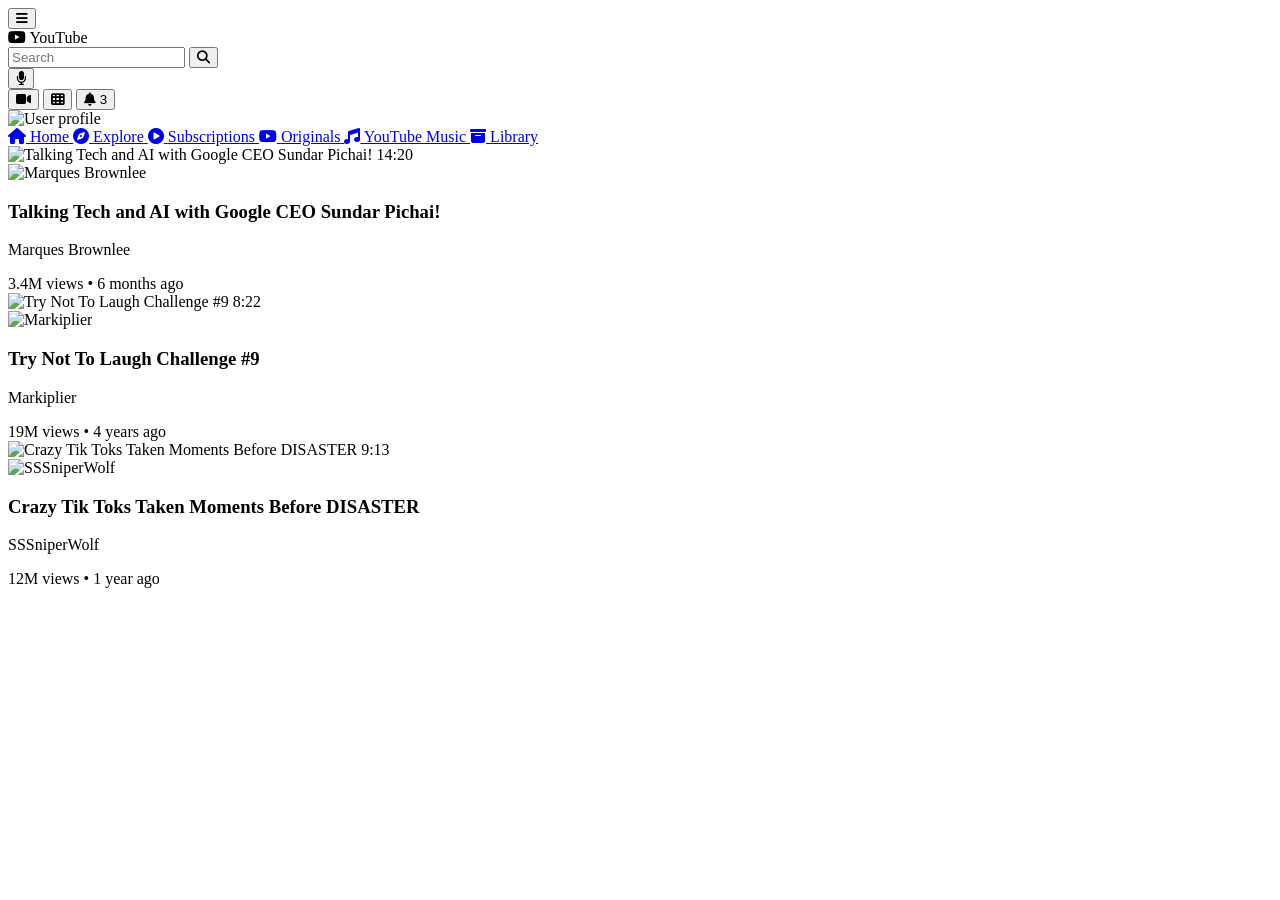
==== index.html @ 74456354 "Youtube home page html written" ====
<!DOCTYPE html>
<html lang="en">
<head>
    <meta charset="UTF-8" />
    <meta name="viewport" content="width=device-width, initial-scale=1.0" />
    <title>YouTube Clone</title>
    <link rel="stylesheet" href="styles/header.css" />
    <link rel="stylesheet" href="styles/sidebar.css" />
    <link rel="stylesheet" href="styles/videos.css" />
    <link rel="stylesheet" href="styles/responsive.css" />
    <link rel="stylesheet" href="https://cdnjs.cloudflare.com/ajax/libs/font-awesome/6.4.0/css/all.min.css">
</head>
<body>
    <!-- Header Section -->
    <header class="header">
        <div class="left-section">
            <button class="menu-btn" aria-label="Menu">
                <i class="fas fa-bars"></i>
            </button>
            <div class="logo-container">
                <i class="fab fa-youtube youtube-icon"></i>
                <span class="logo-text">YouTube</span>
            </div>
        </div>
        
        <div class="middle-section">
            <div class="search-container">
                <input type="text" class="search-input" placeholder="Search" />
                <button class="search-btn" aria-label="Search">
                    <i class="fas fa-search"></i>
                </button>
            </div>
            <button class="voice-search-btn" aria-label="Voice search">
                <i class="fas fa-microphone"></i>
            </button>
        </div>
        
        <div class="right-section">
            <button class="header-btn" aria-label="Create">
                <i class="fas fa-video"></i>
            </button>
            <button class="header-btn" aria-label="Apps">
                <i class="fas fa-th"></i>
            </button>
            <button class="header-btn notification-btn" aria-label="Notifications">
                <i class="fas fa-bell"></i>
                <span class="notification-count">3</span>
            </button>
            <div class="user-profile">
                <img src="Profile picture/channel-12.jpeg" alt="User profile" />
            </div>
        </div>
    </header>

    <!-- Sidebar Navigation -->
    <nav class="sidebar">
        <a href="#" class="sidebar-item active">
            <i class="fas fa-home"></i>
            <span>Home</span>
        </a>
        <a href="#" class="sidebar-item">
            <i class="fas fa-compass"></i>
            <span>Explore</span>
        </a>
        <a href="#" class="sidebar-item">
            <i class="fas fa-play-circle"></i>
            <span>Subscriptions</span>
        </a>
        <a href="#" class="sidebar-item">
            <i class="fab fa-youtube"></i>
            <span>Originals</span>
        </a>
        <a href="#" class="sidebar-item">
            <i class="fas fa-music"></i>
            <span>YouTube Music</span>
        </a>
        <a href="#" class="sidebar-item">
            <i class="fas fa-archive"></i>
            <span>Library</span>
        </a>
    </nav>

    <!-- Main Content -->
    <main class="main-content">
        <!-- Video Grid -->
        <div class="videos-grid">
            <!-- Video Card Template -->
            <div class="video-card">
                <div class="thumbnail-container">
                    <img src="images/thumbnail-1.webp" alt="Talking Tech and AI with Google CEO Sundar Pichai!" class="thumbnail" />
                    <span class="video-duration">14:20</span>
                </div>
                <div class="video-info">
                    <div class="channel-avatar">
                        <img src="Profile picture/channel-1.jpeg" alt="Marques Brownlee" />
                    </div>
                    <div class="video-details">
                        <h3 class="video-title">Talking Tech and AI with Google CEO Sundar Pichai!</h3>
                        <p class="channel-name">Marques Brownlee</p>
                        <div class="video-stats">
                            <span>3.4M views</span>
                            <span>•</span>
                            <span>6 months ago</span>
                        </div>
                    </div>
                </div>
            </div>

            <!-- More video cards would follow the same structure -->
            <!-- Adding a few more as examples -->
            <div class="video-card">
                <div class="thumbnail-container">
                    <img src="images/thumbnail-2.webp" alt="Try Not To Laugh Challenge #9" class="thumbnail" />
                    <span class="video-duration">8:22</span>
                </div>
                <div class="video-info">
                    <div class="channel-avatar">
                        <img src="Profile picture/channel-2.jpeg" alt="Markiplier" />
                    </div>
                    <div class="video-details">
                        <h3 class="video-title">Try Not To Laugh Challenge #9</h3>
                        <p class="channel-name">Markiplier</p>
                        <div class="video-stats">
                            <span>19M views</span>
                            <span>•</span>
                            <span>4 years ago</span>
                        </div>
                    </div>
                </div>
            </div>

            <div class="video-card">
                <div class="thumbnail-container">
                    <img src="images/thumbnail-3.webp" alt="Crazy Tik Toks Taken Moments Before DISASTER" class="thumbnail" />
                    <span class="video-duration">9:13</span>
                </div>
                <div class="video-info">
                    <div class="channel-avatar">
                        <img src="Profile picture/channel-3.jpeg" alt="SSSniperWolf" />
                    </div>
                    <div class="video-details">
                        <h3 class="video-title">Crazy Tik Toks Taken Moments Before DISASTER</h3>
                        <p class="channel-name">SSSniperWolf</p>
                        <div class="video-stats">
                            <span>12M views</span>
                            <span>•</span>
                            <span>1 year ago</span>
                        </div>
                    </div>
                </div>
            </div>

            <!-- Add remaining video cards here following the same pattern -->
            <!-- For brevity, I'm showing 3 examples but you would add all 12 -->
        </div>
    </main>

    <script src="script.js"></script>
</body>
</html>
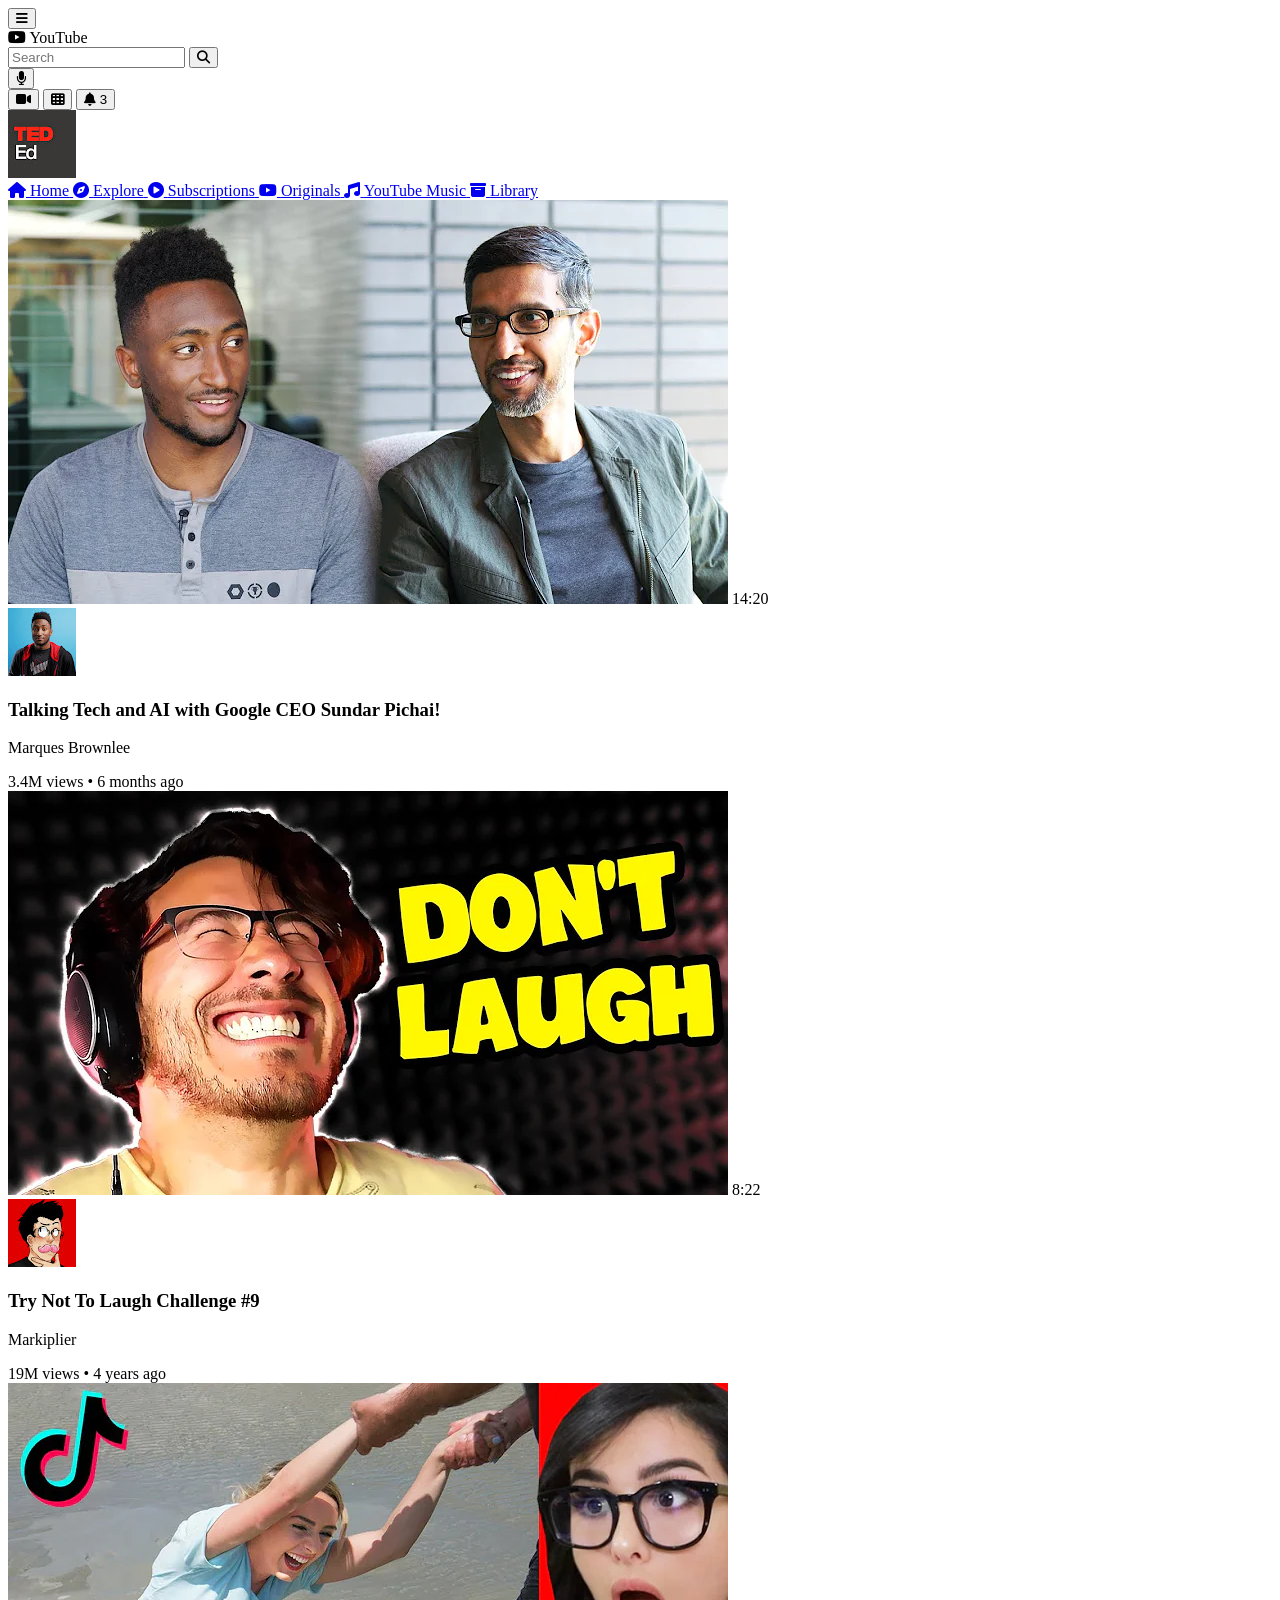
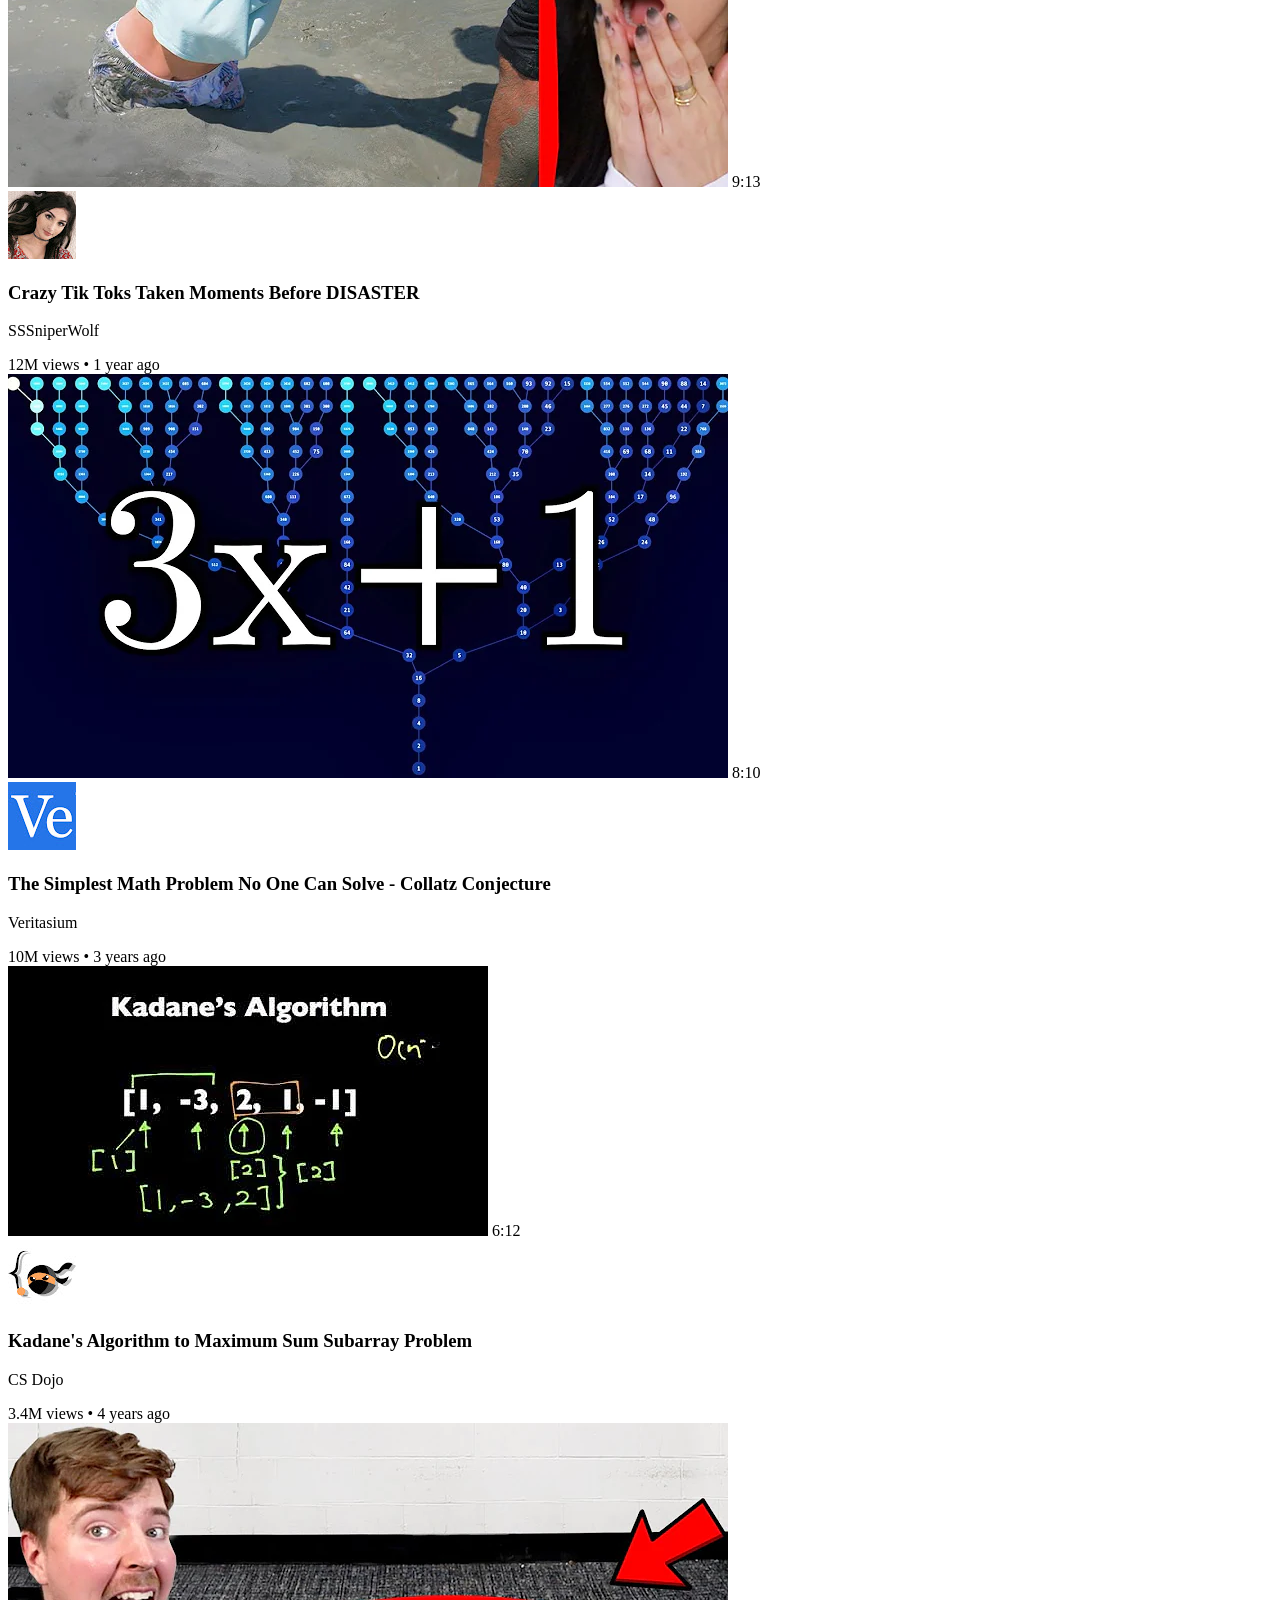
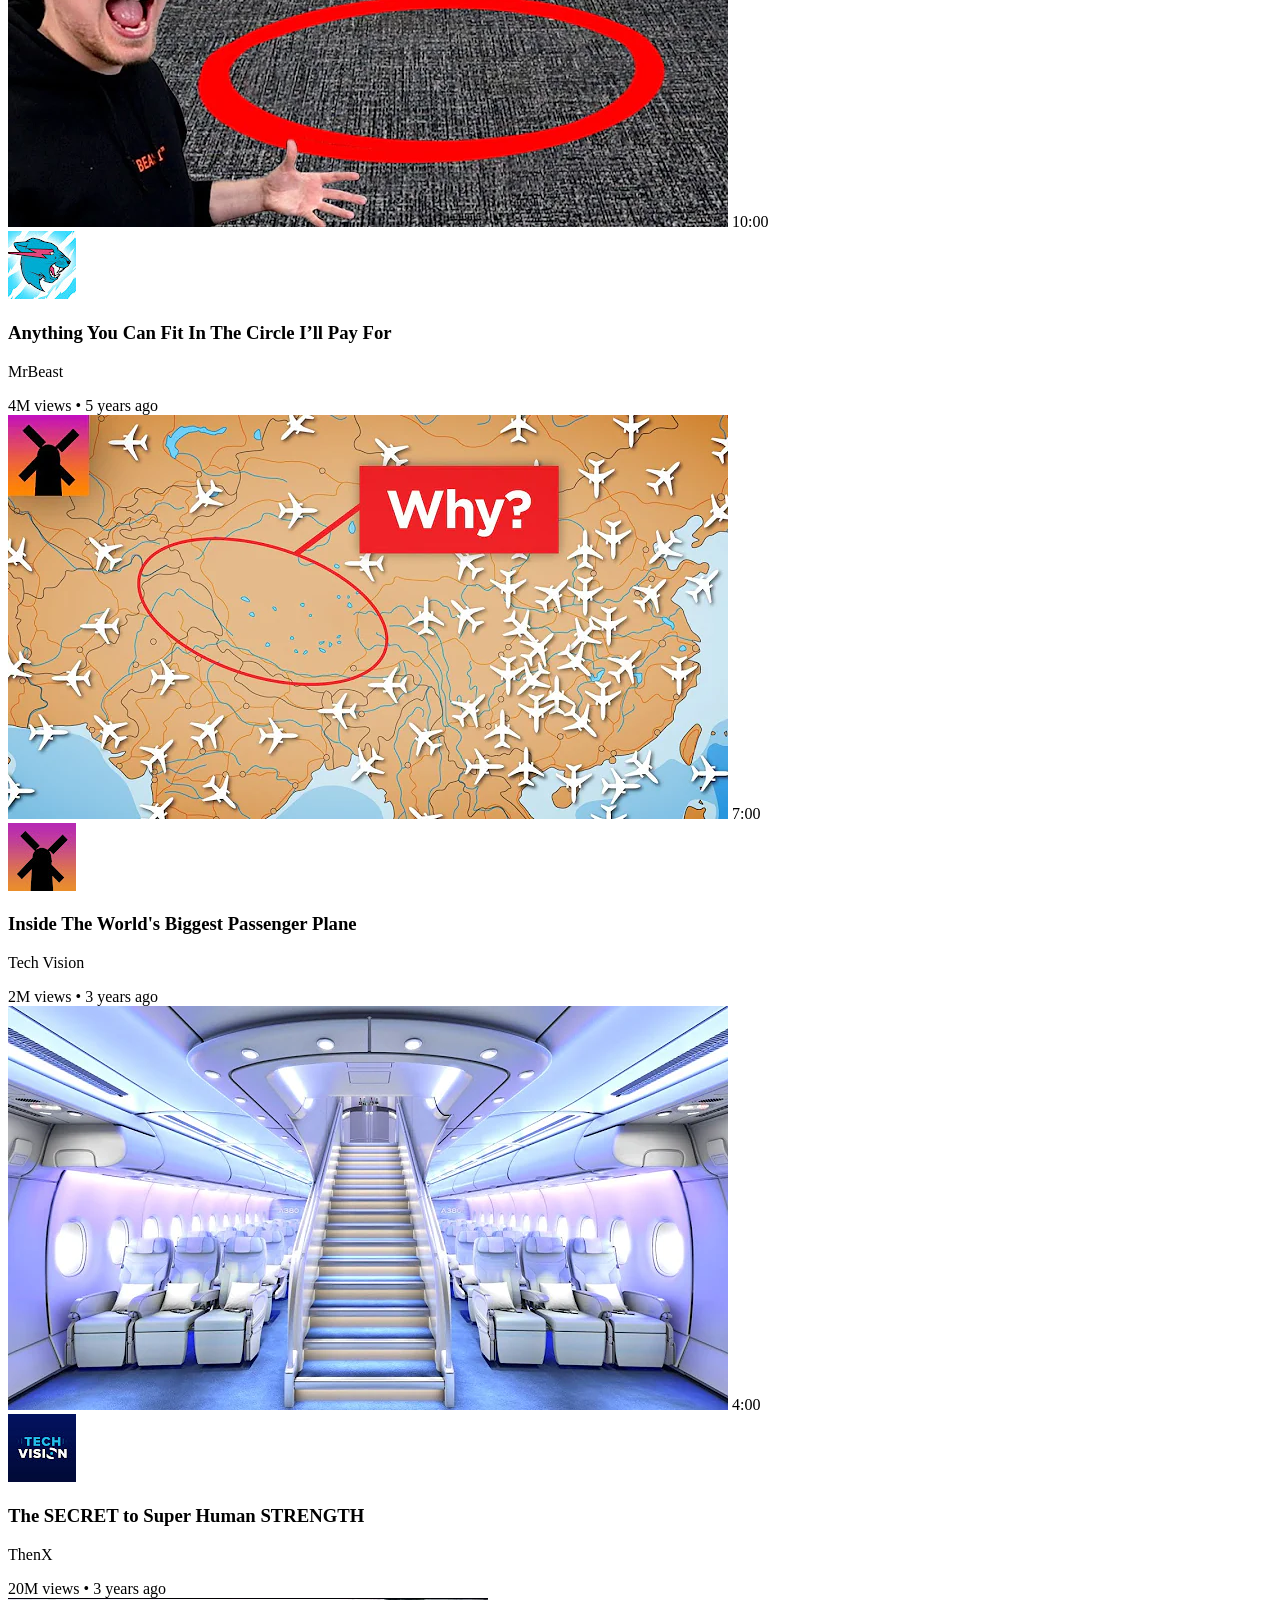
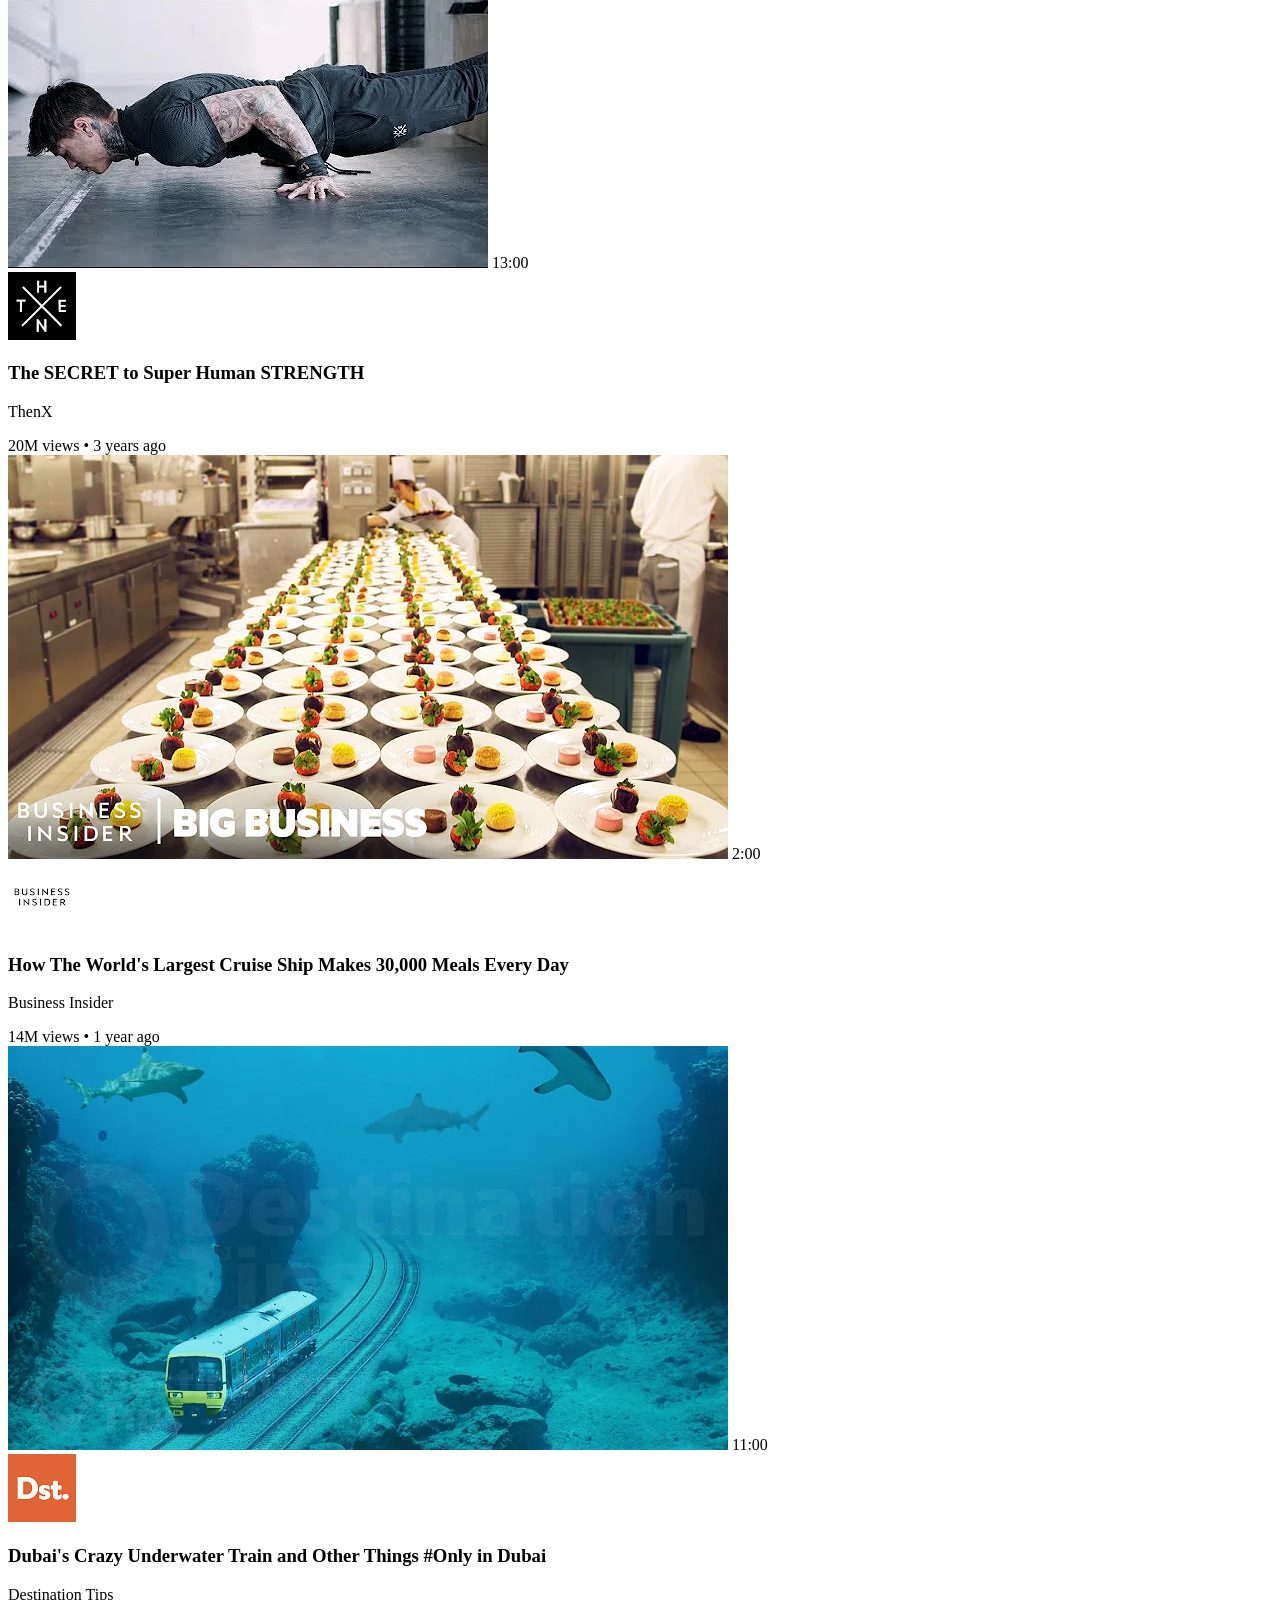
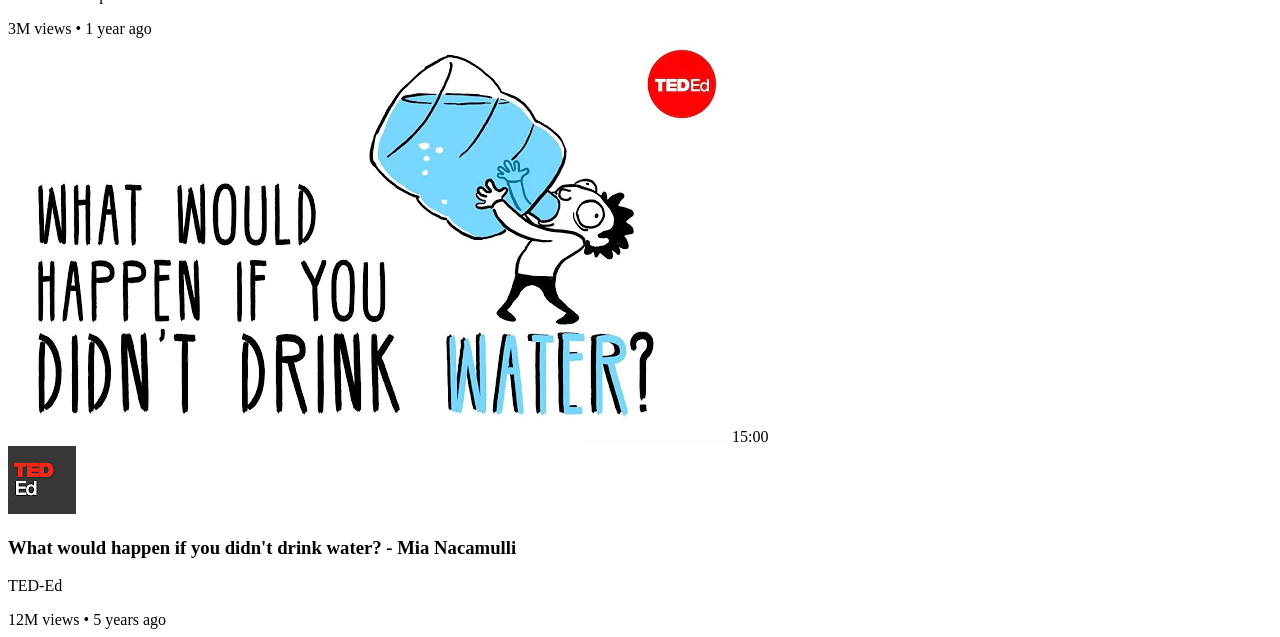
==== commit 18e9cea4: "html page updated by importing styles and js files" ====
--- a/index.html
+++ b/index.html
@@ -1,6 +1,6 @@
-<!DOCTYPE html>
+<!doctype html>
 <html lang="en">
-<head>
+  <head>
     <meta charset="UTF-8" />
     <meta name="viewport" content="width=device-width, initial-scale=1.0" />
     <title>YouTube Clone</title>
@@ -8,153 +8,384 @@
     <link rel="stylesheet" href="styles/sidebar.css" />
     <link rel="stylesheet" href="styles/videos.css" />
     <link rel="stylesheet" href="styles/responsive.css" />
-    <link rel="stylesheet" href="https://cdnjs.cloudflare.com/ajax/libs/font-awesome/6.4.0/css/all.min.css">
-</head>
-<body>
+    <link
+      rel="stylesheet"
+      href="https://cdnjs.cloudflare.com/ajax/libs/font-awesome/6.4.0/css/all.min.css"
+    />
+  </head>
+  <body>
     <!-- Header Section -->
     <header class="header">
-        <div class="left-section">
-            <button class="menu-btn" aria-label="Menu">
-                <i class="fas fa-bars"></i>
-            </button>
-            <div class="logo-container">
-                <i class="fab fa-youtube youtube-icon"></i>
-                <span class="logo-text">YouTube</span>
-            </div>
-        </div>
-        
-        <div class="middle-section">
-            <div class="search-container">
-                <input type="text" class="search-input" placeholder="Search" />
-                <button class="search-btn" aria-label="Search">
-                    <i class="fas fa-search"></i>
-                </button>
-            </div>
-            <button class="voice-search-btn" aria-label="Voice search">
-                <i class="fas fa-microphone"></i>
-            </button>
-        </div>
-        
-        <div class="right-section">
-            <button class="header-btn" aria-label="Create">
-                <i class="fas fa-video"></i>
-            </button>
-            <button class="header-btn" aria-label="Apps">
-                <i class="fas fa-th"></i>
-            </button>
-            <button class="header-btn notification-btn" aria-label="Notifications">
-                <i class="fas fa-bell"></i>
-                <span class="notification-count">3</span>
-            </button>
-            <div class="user-profile">
-                <img src="Profile picture/channel-12.jpeg" alt="User profile" />
-            </div>
-        </div>
+      <div class="left-section">
+        <button class="menu-btn" aria-label="Menu">
+          <i class="fas fa-bars"></i>
+        </button>
+        <div class="logo-container">
+          <i class="fab fa-youtube youtube-icon"></i>
+          <span class="logo-text">YouTube</span>
+        </div>
+      </div>
+
+      <div class="middle-section">
+        <div class="search-container">
+          <input type="text" class="search-input" placeholder="Search" />
+          <button class="search-btn" aria-label="Search">
+            <i class="fas fa-search"></i>
+          </button>
+        </div>
+        <button class="voice-search-btn" aria-label="Voice search">
+          <i class="fas fa-microphone"></i>
+        </button>
+      </div>
+
+      <div class="right-section">
+        <button class="header-btn" aria-label="Create">
+          <i class="fas fa-video"></i>
+        </button>
+        <button class="header-btn" aria-label="Apps">
+          <i class="fas fa-th"></i>
+        </button>
+        <button class="header-btn notification-btn" aria-label="Notifications">
+          <i class="fas fa-bell"></i>
+          <span class="notification-count">3</span>
+        </button>
+        <div class="user-profile">
+          <img src="Profile picture/channel-12.jpeg" alt="User profile" />
+        </div>
+      </div>
     </header>
 
     <!-- Sidebar Navigation -->
     <nav class="sidebar">
-        <a href="#" class="sidebar-item active">
-            <i class="fas fa-home"></i>
-            <span>Home</span>
-        </a>
-        <a href="#" class="sidebar-item">
-            <i class="fas fa-compass"></i>
-            <span>Explore</span>
-        </a>
-        <a href="#" class="sidebar-item">
-            <i class="fas fa-play-circle"></i>
-            <span>Subscriptions</span>
-        </a>
-        <a href="#" class="sidebar-item">
-            <i class="fab fa-youtube"></i>
-            <span>Originals</span>
-        </a>
-        <a href="#" class="sidebar-item">
-            <i class="fas fa-music"></i>
-            <span>YouTube Music</span>
-        </a>
-        <a href="#" class="sidebar-item">
-            <i class="fas fa-archive"></i>
-            <span>Library</span>
-        </a>
+      <a href="#" class="sidebar-item active">
+        <i class="fas fa-home"></i>
+        <span>Home</span>
+      </a>
+      <a href="#" class="sidebar-item">
+        <i class="fas fa-compass"></i>
+        <span>Explore</span>
+      </a>
+      <a href="#" class="sidebar-item">
+        <i class="fas fa-play-circle"></i>
+        <span>Subscriptions</span>
+      </a>
+      <a href="#" class="sidebar-item">
+        <i class="fab fa-youtube"></i>
+        <span>Originals</span>
+      </a>
+      <a href="#" class="sidebar-item">
+        <i class="fas fa-music"></i>
+        <span>YouTube Music</span>
+      </a>
+      <a href="#" class="sidebar-item">
+        <i class="fas fa-archive"></i>
+        <span>Library</span>
+      </a>
     </nav>
-
     <!-- Main Content -->
     <main class="main-content">
-        <!-- Video Grid -->
-        <div class="videos-grid">
-            <!-- Video Card Template -->
-            <div class="video-card">
-                <div class="thumbnail-container">
-                    <img src="images/thumbnail-1.webp" alt="Talking Tech and AI with Google CEO Sundar Pichai!" class="thumbnail" />
-                    <span class="video-duration">14:20</span>
-                </div>
-                <div class="video-info">
-                    <div class="channel-avatar">
-                        <img src="Profile picture/channel-1.jpeg" alt="Marques Brownlee" />
-                    </div>
-                    <div class="video-details">
-                        <h3 class="video-title">Talking Tech and AI with Google CEO Sundar Pichai!</h3>
-                        <p class="channel-name">Marques Brownlee</p>
-                        <div class="video-stats">
-                            <span>3.4M views</span>
-                            <span>•</span>
-                            <span>6 months ago</span>
-                        </div>
-                    </div>
-                </div>
-            </div>
-
-            <!-- More video cards would follow the same structure -->
-            <!-- Adding a few more as examples -->
-            <div class="video-card">
-                <div class="thumbnail-container">
-                    <img src="images/thumbnail-2.webp" alt="Try Not To Laugh Challenge #9" class="thumbnail" />
-                    <span class="video-duration">8:22</span>
-                </div>
-                <div class="video-info">
-                    <div class="channel-avatar">
-                        <img src="Profile picture/channel-2.jpeg" alt="Markiplier" />
-                    </div>
-                    <div class="video-details">
-                        <h3 class="video-title">Try Not To Laugh Challenge #9</h3>
-                        <p class="channel-name">Markiplier</p>
-                        <div class="video-stats">
-                            <span>19M views</span>
-                            <span>•</span>
-                            <span>4 years ago</span>
-                        </div>
-                    </div>
-                </div>
-            </div>
-
-            <div class="video-card">
-                <div class="thumbnail-container">
-                    <img src="images/thumbnail-3.webp" alt="Crazy Tik Toks Taken Moments Before DISASTER" class="thumbnail" />
-                    <span class="video-duration">9:13</span>
-                </div>
-                <div class="video-info">
-                    <div class="channel-avatar">
-                        <img src="Profile picture/channel-3.jpeg" alt="SSSniperWolf" />
-                    </div>
-                    <div class="video-details">
-                        <h3 class="video-title">Crazy Tik Toks Taken Moments Before DISASTER</h3>
-                        <p class="channel-name">SSSniperWolf</p>
-                        <div class="video-stats">
-                            <span>12M views</span>
-                            <span>•</span>
-                            <span>1 year ago</span>
-                        </div>
-                    </div>
-                </div>
-            </div>
-
-            <!-- Add remaining video cards here following the same pattern -->
-            <!-- For brevity, I'm showing 3 examples but you would add all 12 -->
-        </div>
+      <!-- Video Grid -->
+      <div class="videos-grid">
+        <!-- Video Card Template -->
+        <div class="video-card">
+          <div class="thumbnail-container">
+            <img
+              src="images/thumbnail-1.webp"
+              alt="Talking Tech and AI with Google CEO Sundar Pichai!"
+              class="thumbnail"
+            />
+            <span class="video-duration">14:20</span>
+          </div>
+          <div class="video-info">
+            <div class="channel-avatar">
+              <img
+                src="Profile picture/channel-1.jpeg"
+                alt="Marques Brownlee"
+              />
+            </div>
+            <div class="video-details">
+              <h3 class="video-title">
+                Talking Tech and AI with Google CEO Sundar Pichai!
+              </h3>
+              <p class="channel-name">Marques Brownlee</p>
+              <div class="video-stats">
+                <span>3.4M views</span>
+                <span>•</span>
+                <span>6 months ago</span>
+              </div>
+            </div>
+          </div>
+        </div>
+        <div class="video-card">
+          <div class="thumbnail-container">
+            <img
+              src="images/thumbnail-2.webp"
+              alt="Try Not To Laugh Challenge #9"
+              class="thumbnail"
+            />
+            <span class="video-duration">8:22</span>
+          </div>
+          <div class="video-info">
+            <div class="channel-avatar">
+              <img src="Profile picture/channel-2.jpeg" alt="Markiplier" />
+            </div>
+            <div class="video-details">
+              <h3 class="video-title">Try Not To Laugh Challenge #9</h3>
+              <p class="channel-name">Markiplier</p>
+              <div class="video-stats">
+                <span>19M views</span>
+                <span>•</span>
+                <span>4 years ago</span>
+              </div>
+            </div>
+          </div>
+        </div>
+
+        <div class="video-card">
+          <div class="thumbnail-container">
+            <img
+              src="images/thumbnail-3.webp"
+              alt="Crazy Tik Toks Taken Moments Before DISASTER"
+              class="thumbnail"
+            />
+            <span class="video-duration">9:13</span>
+          </div>
+          <div class="video-info">
+            <div class="channel-avatar">
+              <img src="Profile picture/channel-3.jpeg" alt="SSSniperWolf" />
+            </div>
+            <div class="video-details">
+              <h3 class="video-title">
+                Crazy Tik Toks Taken Moments Before DISASTER
+              </h3>
+              <p class="channel-name">SSSniperWolf</p>
+              <div class="video-stats">
+                <span>12M views</span>
+                <span>•</span>
+                <span>1 year ago</span>
+              </div>
+            </div>
+          </div>
+        </div>
+
+        <div class="video-card">
+          <div class="thumbnail-container">
+            <img
+              src="images\thumbnail-4.webp"
+              alt="Crazy Tik Toks Taken Moments Before DISASTER"
+              class="thumbnail"
+            />
+            <span class="video-duration">8:10</span>
+          </div>
+          <div class="video-info">
+            <div class="channel-avatar">
+              <img src="Profile picture\channel-4.jpeg" alt="SSSniperWolf" />
+            </div>
+            <div class="video-details">
+              <h3 class="video-title">
+                The Simplest Math Problem No One Can Solve - Collatz Conjecture
+              </h3>
+              <p class="channel-name">Veritasium</p>
+              <div class="video-stats">
+                <span>10M views</span>
+                <span>•</span>
+                <span>3 years ago</span>
+              </div>
+            </div>
+          </div>
+        </div>
+
+        <div class="video-card">
+          <div class="thumbnail-container">
+            <img
+              src="images\thumbnail-5.webp"
+              alt="Crazy Tik Toks Taken Moments Before DISASTER"
+              class="thumbnail"
+            />
+            <span class="video-duration">6:12</span>
+          </div>
+          <div class="video-info">
+            <div class="channel-avatar">
+              <img src="Profile picture\channel-5.jpeg" alt="SSSniperWolf" />
+            </div>
+            <div class="video-details">
+              <h3 class="video-title">
+                Kadane's Algorithm to Maximum Sum Subarray Problem
+              </h3>
+              <p class="channel-name">CS Dojo</p>
+              <div class="video-stats">
+                <span>3.4M views</span>
+                <span>•</span>
+                <span>4 years ago</span>
+              </div>
+            </div>
+          </div>
+        </div>
+        <div class="video-card">
+          <div class="thumbnail-container">
+            <img
+              src="images\thumbnail-6.webp"
+              alt="Crazy Tik Toks Taken Moments Before DISASTER"
+              class="thumbnail"
+            />
+            <span class="video-duration">10:00</span>
+          </div>
+          <div class="video-info">
+            <div class="channel-avatar">
+              <img src="Profile picture\channel-6.jpeg" alt="SSSniperWolf" />
+            </div>
+            <div class="video-details">
+              <h3 class="video-title">
+                Anything You Can Fit In The Circle I’ll Pay For
+              </h3>
+              <p class="channel-name">MrBeast</p>
+              <div class="video-stats">
+                <span>4M views</span>
+                <span>•</span>
+                <span>5 years ago</span>
+              </div>
+            </div>
+          </div>
+        </div>
+        <div class="video-card">
+          <div class="thumbnail-container">
+            <img
+              src="images\thumbnail-7.webp"
+              alt="Crazy Tik Toks Taken Moments Before DISASTER"
+              class="thumbnail"
+            />
+            <span class="video-duration">7:00</span>
+          </div>
+          <div class="video-info">
+            <div class="channel-avatar">
+              <img src="Profile picture\channel-7.jpeg" alt="SSSniperWolf" />
+            </div>
+            <div class="video-details">
+              <h3 class="video-title">
+                Inside The World's Biggest Passenger Plane
+              </h3>
+              <p class="channel-name">Tech Vision</p>
+              <div class="video-stats">
+                <span>2M views</span>
+                <span>•</span>
+                <span>3 years ago</span>
+              </div>
+            </div>
+          </div>
+        </div>
+     <div class="video-card">
+  <div class="thumbnail-container">
+    <img src="images\thumbnail-8.webp" alt="The SECRET to Super Human STRENGTH" class="thumbnail" />
+    <span class="video-duration">4:00</span>
+  </div>
+  <div class="video-info">
+    <div class="channel-avatar">
+      <img src="Profile picture\channel-8.jpeg" alt="ThenX" />
+    </div>
+    <div class="video-details">
+      <h3 class="video-title">The SECRET to Super Human STRENGTH</h3>
+      <p class="channel-name">ThenX</p>
+      <div class="video-stats">
+        <span>20M views</span>
+        <span>•</span>
+        <span>3 years ago</span>
+      </div>
+    </div>
+  </div>
+</div>
+
+<div class="video-card">
+  <div class="thumbnail-container">
+    <img src="images\thumbnail-9.webp" alt="The SECRET to Super Human STRENGTH" class="thumbnail" />
+    <span class="video-duration">13:00</span>
+  </div>
+  <div class="video-info">
+    <div class="channel-avatar">
+      <img src="Profile picture\channel-9.jpeg" alt="ThenX" />
+    </div>
+    <div class="video-details">
+      <h3 class="video-title">The SECRET to Super Human STRENGTH</h3>
+      <p class="channel-name">ThenX</p>
+      <div class="video-stats">
+        <span>20M views</span>
+        <span>•</span>
+        <span>3 years ago</span>
+      </div>
+    </div>
+  </div>
+</div>
+
+<div class="video-card">
+  <div class="thumbnail-container">
+    <img src="images\thumbnail-10.webp" alt="How The World's Largest Cruise Ship Makes 30,000 Meals Every Day" class="thumbnail" />
+    <span class="video-duration">2:00</span>
+  </div>
+  <div class="video-info">
+    <div class="channel-avatar">
+      <img src="Profile picture\channel-10.jpeg" alt="Business Insider" />
+    </div>
+    <div class="video-details">
+      <h3 class="video-title">
+        How The World's Largest Cruise Ship Makes 30,000 Meals Every Day
+      </h3>
+      <p class="channel-name">Business Insider</p>
+      <div class="video-stats">
+        <span>14M views</span>
+        <span>•</span>
+        <span>1 year ago</span>
+      </div>
+    </div>
+  </div>
+</div>
+
+<div class="video-card">
+  <div class="thumbnail-container">
+    <img src="images\thumbnail-11.webp" alt="Dubai's Crazy Underwater Train and Other Things #Only in Dubai" class="thumbnail" />
+    <span class="video-duration">11:00</span>
+  </div>
+  <div class="video-info">
+    <div class="channel-avatar">
+      <img src="Profile picture\channel-11.jpeg" alt="Destination Tips" />
+    </div>
+    <div class="video-details">
+      <h3 class="video-title">
+        Dubai's Crazy Underwater Train and Other Things #Only in Dubai
+      </h3>
+      <p class="channel-name">Destination Tips</p>
+      <div class="video-stats">
+        <span>3M views</span>
+        <span>•</span>
+        <span>1 year ago</span>
+      </div>
+    </div>
+  </div>
+</div>
+
+<div class="video-card">
+  <div class="thumbnail-container">
+    <img src="images\thumbnail-12.webp" alt="What would happen if you didn't drink water? - Mia Nacamulli" class="thumbnail" />
+    <span class="video-duration">15:00</span>
+  </div>
+  <div class="video-info">
+    <div class="channel-avatar">
+      <img src="Profile picture\channel-12.jpeg" alt="TED-Ed" />
+    </div>
+    <div class="video-details">
+      <h3 class="video-title">
+        What would happen if you didn't drink water? - Mia Nacamulli
+      </h3>
+      <p class="channel-name">TED-Ed</p>
+      <div class="video-stats">
+        <span>12M views</span>
+        <span>•</span>
+        <span>5 years ago</span>
+      </div>
+    </div>
+  </div>
+</div>
+      </div>
     </main>
 
-    <script src="script.js"></script>
-</body>
-</html>+    <script src="./script/script.js"></script>
+  </body>
+</html>
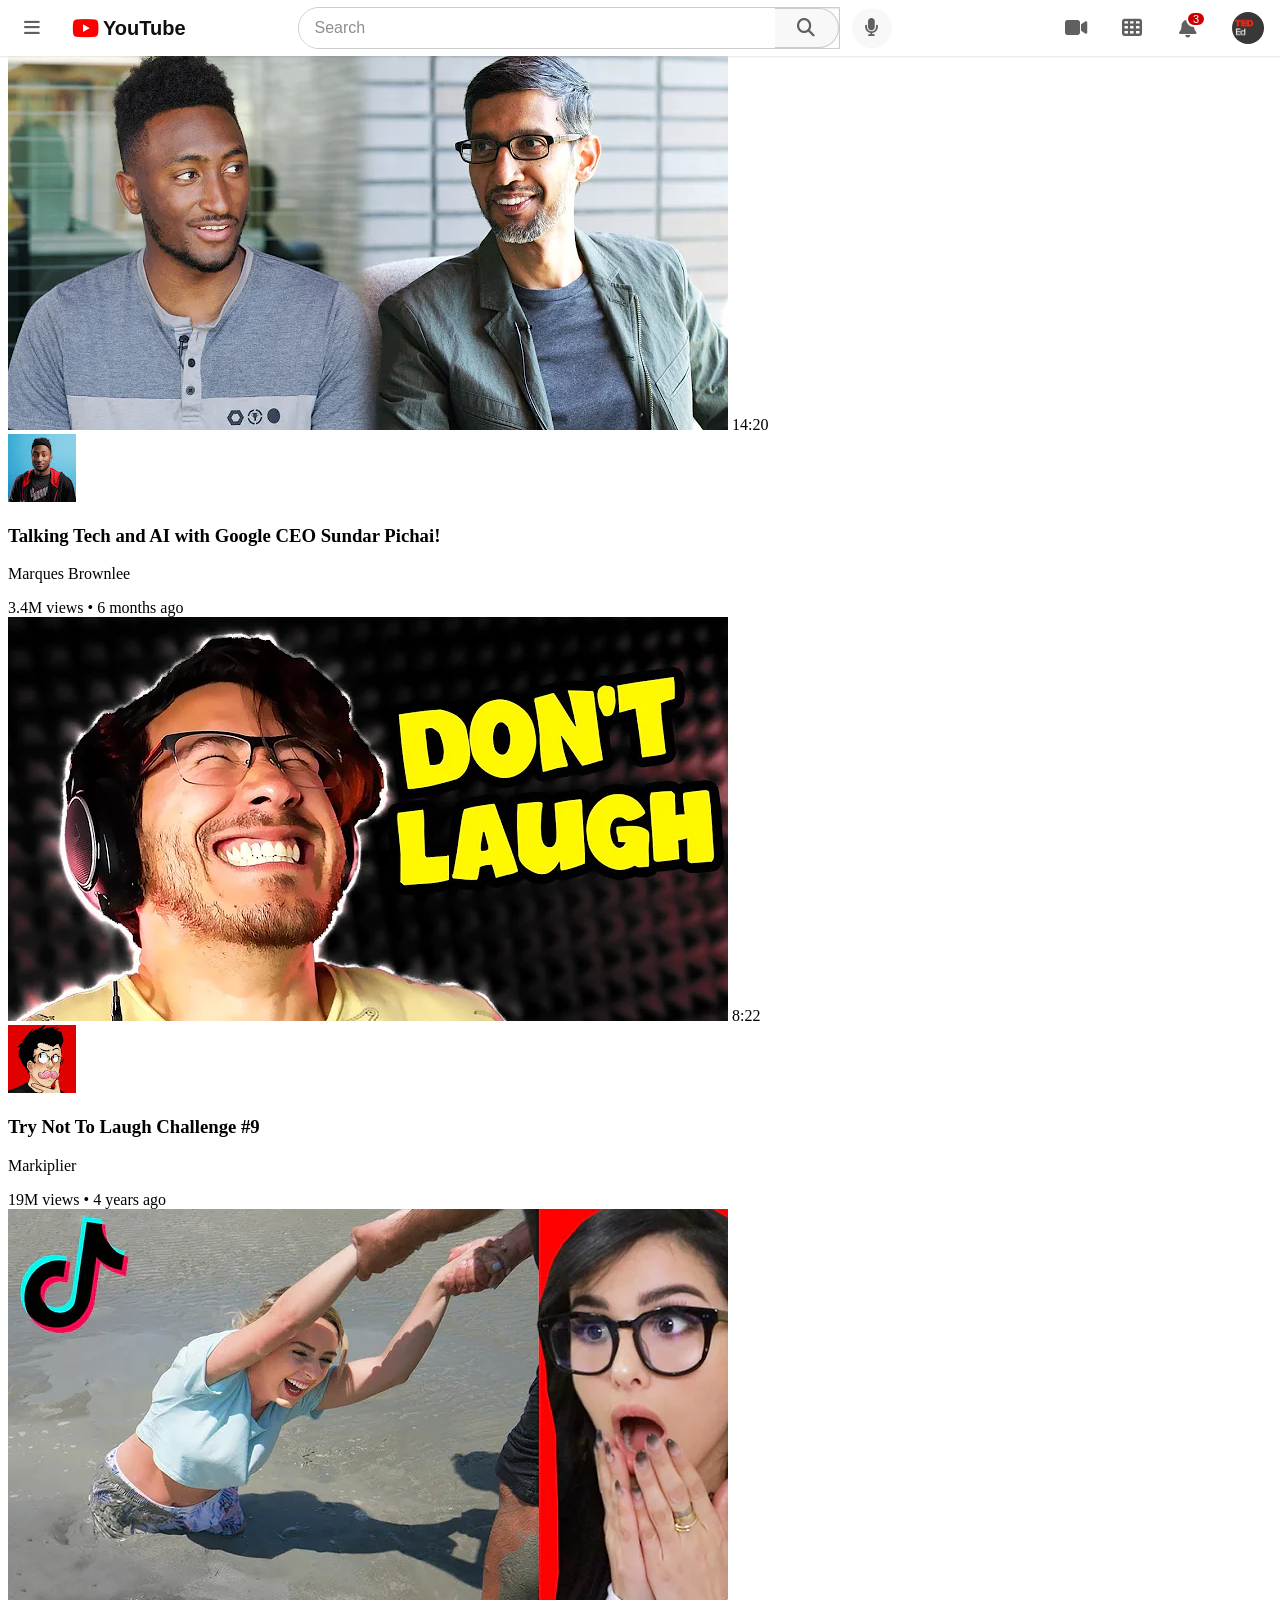
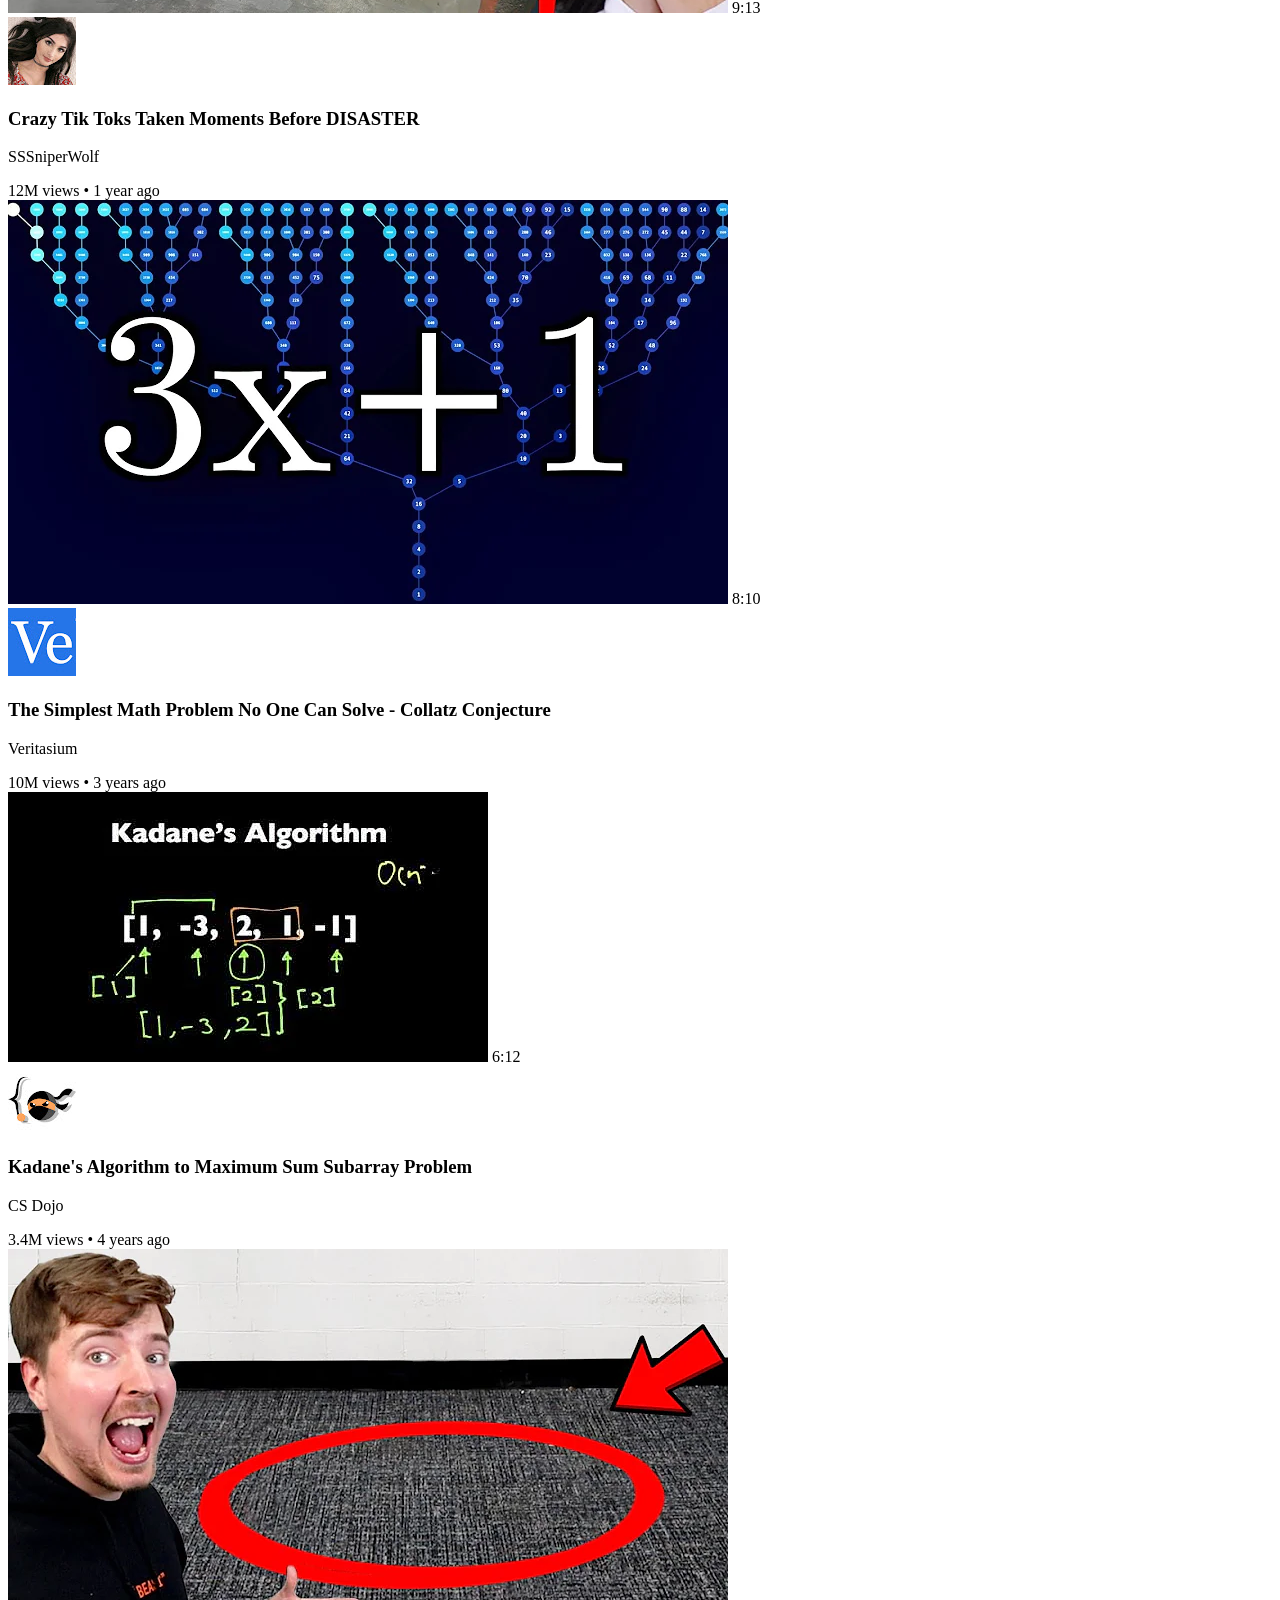
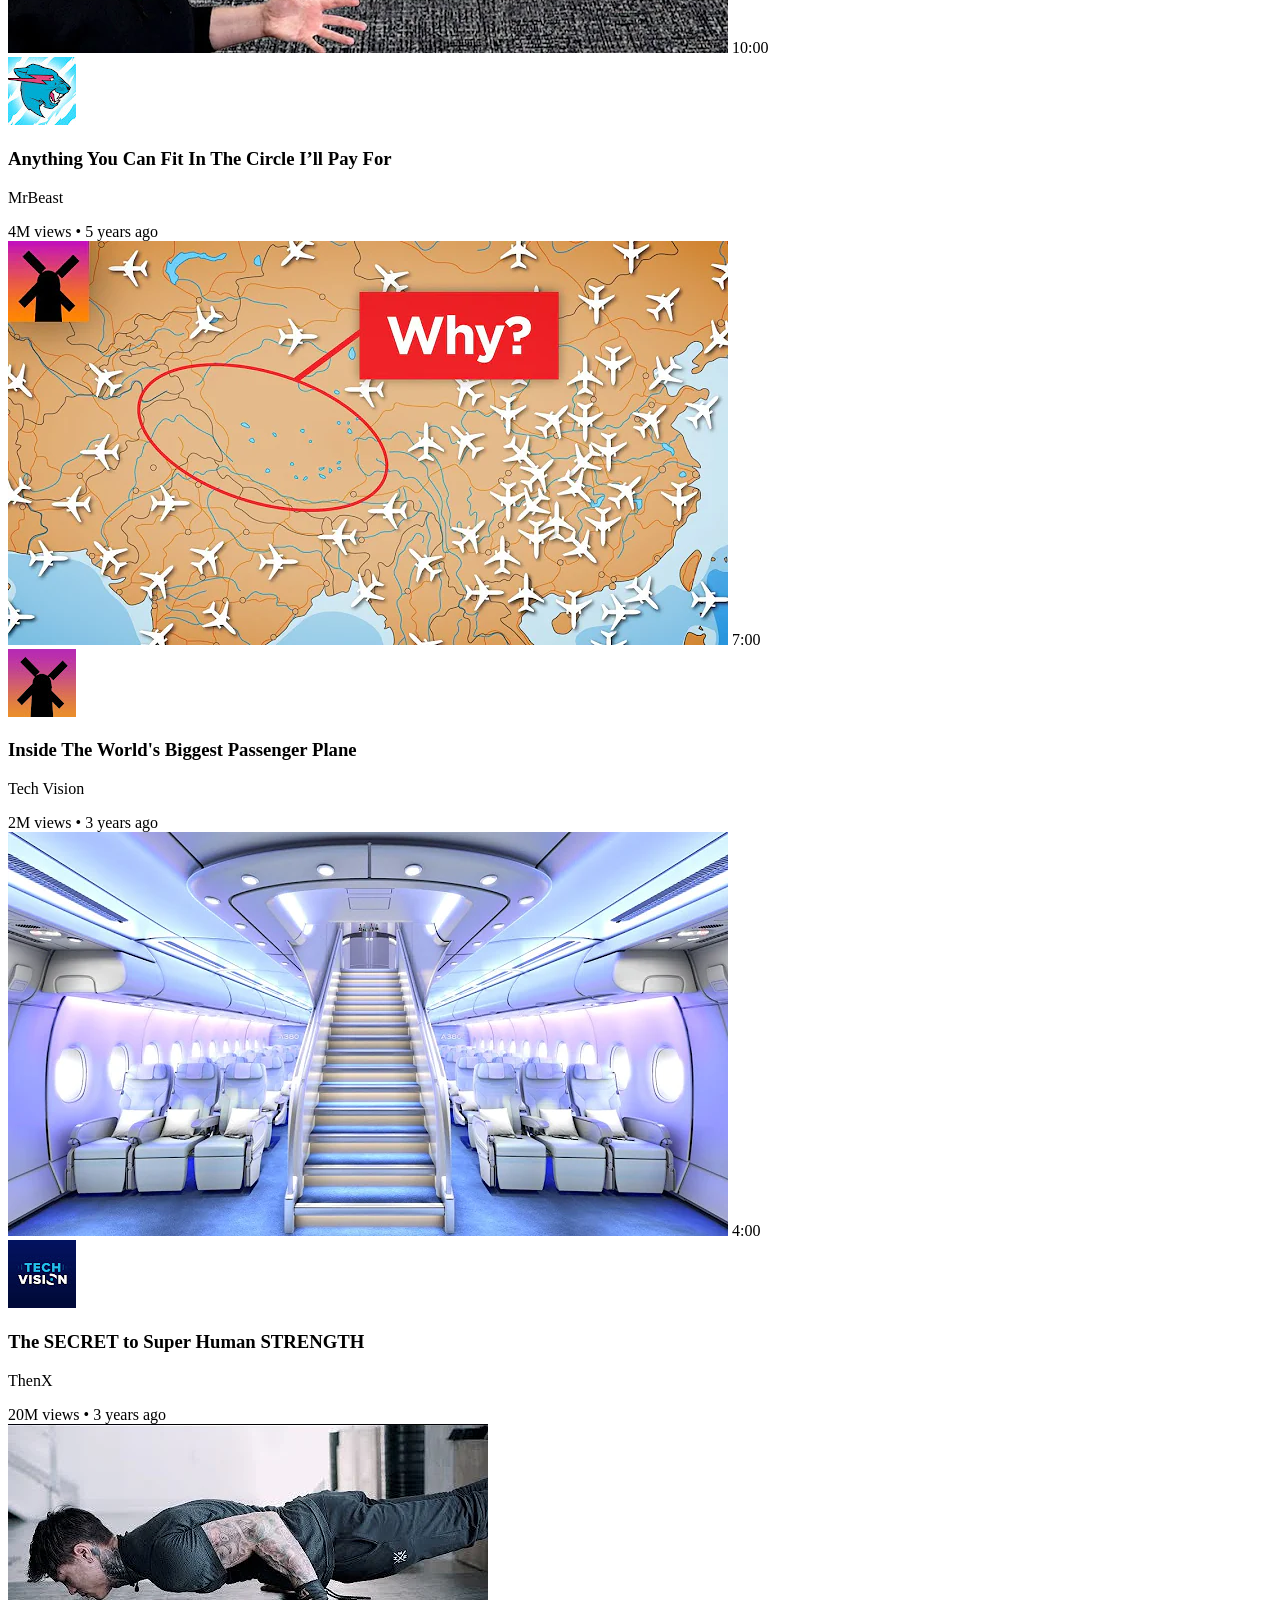
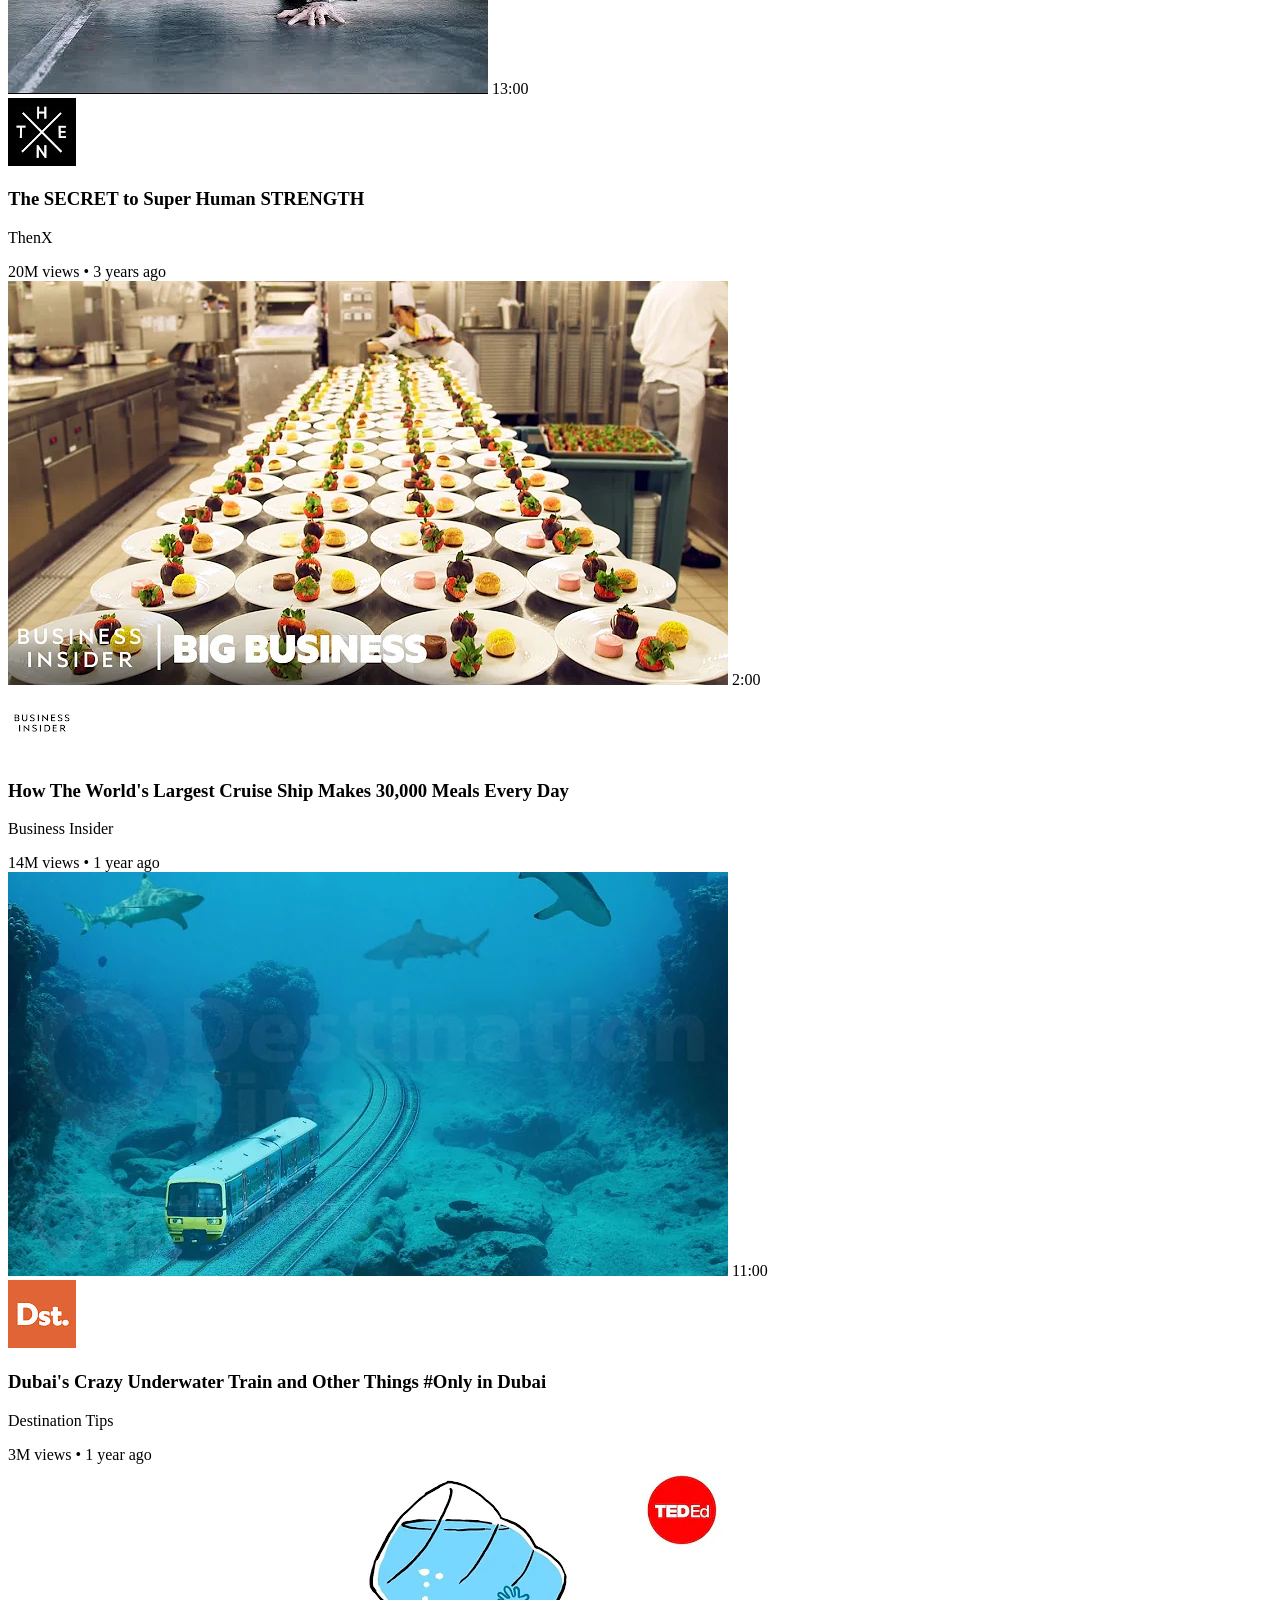
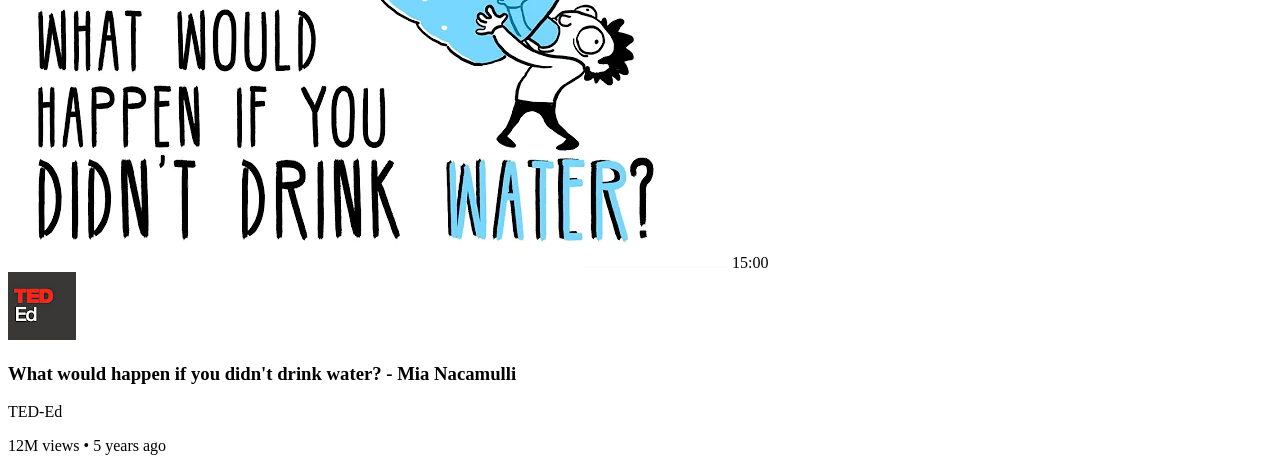
==== commit dcbb42f7: "styles imported correctly" ====
--- a/index.html
+++ b/index.html
@@ -4,10 +4,10 @@
     <meta charset="UTF-8" />
     <meta name="viewport" content="width=device-width, initial-scale=1.0" />
     <title>YouTube Clone</title>
-    <link rel="stylesheet" href="styles/header.css" />
-    <link rel="stylesheet" href="styles/sidebar.css" />
-    <link rel="stylesheet" href="styles/videos.css" />
-    <link rel="stylesheet" href="styles/responsive.css" />
+    <link rel="stylesheet" href="styles/Header.css" />
+    <link rel="stylesheet" href="styles/Sidebar.css" />
+    <link rel="stylesheet" href="styles/Videos.css" />
+    <link rel="stylesheet" href="styles/Responsive.css" />
     <link
       rel="stylesheet"
       href="https://cdnjs.cloudflare.com/ajax/libs/font-awesome/6.4.0/css/all.min.css"
@@ -273,116 +273,142 @@
             </div>
           </div>
         </div>
-     <div class="video-card">
-  <div class="thumbnail-container">
-    <img src="images\thumbnail-8.webp" alt="The SECRET to Super Human STRENGTH" class="thumbnail" />
-    <span class="video-duration">4:00</span>
-  </div>
-  <div class="video-info">
-    <div class="channel-avatar">
-      <img src="Profile picture\channel-8.jpeg" alt="ThenX" />
-    </div>
-    <div class="video-details">
-      <h3 class="video-title">The SECRET to Super Human STRENGTH</h3>
-      <p class="channel-name">ThenX</p>
-      <div class="video-stats">
-        <span>20M views</span>
-        <span>•</span>
-        <span>3 years ago</span>
-      </div>
-    </div>
-  </div>
-</div>
-
-<div class="video-card">
-  <div class="thumbnail-container">
-    <img src="images\thumbnail-9.webp" alt="The SECRET to Super Human STRENGTH" class="thumbnail" />
-    <span class="video-duration">13:00</span>
-  </div>
-  <div class="video-info">
-    <div class="channel-avatar">
-      <img src="Profile picture\channel-9.jpeg" alt="ThenX" />
-    </div>
-    <div class="video-details">
-      <h3 class="video-title">The SECRET to Super Human STRENGTH</h3>
-      <p class="channel-name">ThenX</p>
-      <div class="video-stats">
-        <span>20M views</span>
-        <span>•</span>
-        <span>3 years ago</span>
-      </div>
-    </div>
-  </div>
-</div>
-
-<div class="video-card">
-  <div class="thumbnail-container">
-    <img src="images\thumbnail-10.webp" alt="How The World's Largest Cruise Ship Makes 30,000 Meals Every Day" class="thumbnail" />
-    <span class="video-duration">2:00</span>
-  </div>
-  <div class="video-info">
-    <div class="channel-avatar">
-      <img src="Profile picture\channel-10.jpeg" alt="Business Insider" />
-    </div>
-    <div class="video-details">
-      <h3 class="video-title">
-        How The World's Largest Cruise Ship Makes 30,000 Meals Every Day
-      </h3>
-      <p class="channel-name">Business Insider</p>
-      <div class="video-stats">
-        <span>14M views</span>
-        <span>•</span>
-        <span>1 year ago</span>
-      </div>
-    </div>
-  </div>
-</div>
-
-<div class="video-card">
-  <div class="thumbnail-container">
-    <img src="images\thumbnail-11.webp" alt="Dubai's Crazy Underwater Train and Other Things #Only in Dubai" class="thumbnail" />
-    <span class="video-duration">11:00</span>
-  </div>
-  <div class="video-info">
-    <div class="channel-avatar">
-      <img src="Profile picture\channel-11.jpeg" alt="Destination Tips" />
-    </div>
-    <div class="video-details">
-      <h3 class="video-title">
-        Dubai's Crazy Underwater Train and Other Things #Only in Dubai
-      </h3>
-      <p class="channel-name">Destination Tips</p>
-      <div class="video-stats">
-        <span>3M views</span>
-        <span>•</span>
-        <span>1 year ago</span>
-      </div>
-    </div>
-  </div>
-</div>
-
-<div class="video-card">
-  <div class="thumbnail-container">
-    <img src="images\thumbnail-12.webp" alt="What would happen if you didn't drink water? - Mia Nacamulli" class="thumbnail" />
-    <span class="video-duration">15:00</span>
-  </div>
-  <div class="video-info">
-    <div class="channel-avatar">
-      <img src="Profile picture\channel-12.jpeg" alt="TED-Ed" />
-    </div>
-    <div class="video-details">
-      <h3 class="video-title">
-        What would happen if you didn't drink water? - Mia Nacamulli
-      </h3>
-      <p class="channel-name">TED-Ed</p>
-      <div class="video-stats">
-        <span>12M views</span>
-        <span>•</span>
-        <span>5 years ago</span>
-      </div>
-    </div>
-  </div>
-</div>
+        <div class="video-card">
+          <div class="thumbnail-container">
+            <img
+              src="images\thumbnail-8.webp"
+              alt="The SECRET to Super Human STRENGTH"
+              class="thumbnail"
+            />
+            <span class="video-duration">4:00</span>
+          </div>
+          <div class="video-info">
+            <div class="channel-avatar">
+              <img src="Profile picture\channel-8.jpeg" alt="ThenX" />
+            </div>
+            <div class="video-details">
+              <h3 class="video-title">The SECRET to Super Human STRENGTH</h3>
+              <p class="channel-name">ThenX</p>
+              <div class="video-stats">
+                <span>20M views</span>
+                <span>•</span>
+                <span>3 years ago</span>
+              </div>
+            </div>
+          </div>
+        </div>
+
+        <div class="video-card">
+          <div class="thumbnail-container">
+            <img
+              src="images\thumbnail-9.webp"
+              alt="The SECRET to Super Human STRENGTH"
+              class="thumbnail"
+            />
+            <span class="video-duration">13:00</span>
+          </div>
+          <div class="video-info">
+            <div class="channel-avatar">
+              <img src="Profile picture\channel-9.jpeg" alt="ThenX" />
+            </div>
+            <div class="video-details">
+              <h3 class="video-title">The SECRET to Super Human STRENGTH</h3>
+              <p class="channel-name">ThenX</p>
+              <div class="video-stats">
+                <span>20M views</span>
+                <span>•</span>
+                <span>3 years ago</span>
+              </div>
+            </div>
+          </div>
+        </div>
+
+        <div class="video-card">
+          <div class="thumbnail-container">
+            <img
+              src="images\thumbnail-10.webp"
+              alt="How The World's Largest Cruise Ship Makes 30,000 Meals Every Day"
+              class="thumbnail"
+            />
+            <span class="video-duration">2:00</span>
+          </div>
+          <div class="video-info">
+            <div class="channel-avatar">
+              <img
+                src="Profile picture\channel-10.jpeg"
+                alt="Business Insider"
+              />
+            </div>
+            <div class="video-details">
+              <h3 class="video-title">
+                How The World's Largest Cruise Ship Makes 30,000 Meals Every Day
+              </h3>
+              <p class="channel-name">Business Insider</p>
+              <div class="video-stats">
+                <span>14M views</span>
+                <span>•</span>
+                <span>1 year ago</span>
+              </div>
+            </div>
+          </div>
+        </div>
+
+        <div class="video-card">
+          <div class="thumbnail-container">
+            <img
+              src="images\thumbnail-11.webp"
+              alt="Dubai's Crazy Underwater Train and Other Things #Only in Dubai"
+              class="thumbnail"
+            />
+            <span class="video-duration">11:00</span>
+          </div>
+          <div class="video-info">
+            <div class="channel-avatar">
+              <img
+                src="Profile picture\channel-11.jpeg"
+                alt="Destination Tips"
+              />
+            </div>
+            <div class="video-details">
+              <h3 class="video-title">
+                Dubai's Crazy Underwater Train and Other Things #Only in Dubai
+              </h3>
+              <p class="channel-name">Destination Tips</p>
+              <div class="video-stats">
+                <span>3M views</span>
+                <span>•</span>
+                <span>1 year ago</span>
+              </div>
+            </div>
+          </div>
+        </div>
+
+        <div class="video-card">
+          <div class="thumbnail-container">
+            <img
+              src="images\thumbnail-12.webp"
+              alt="What would happen if you didn't drink water? - Mia Nacamulli"
+              class="thumbnail"
+            />
+            <span class="video-duration">15:00</span>
+          </div>
+          <div class="video-info">
+            <div class="channel-avatar">
+              <img src="Profile picture\channel-12.jpeg" alt="TED-Ed" />
+            </div>
+            <div class="video-details">
+              <h3 class="video-title">
+                What would happen if you didn't drink water? - Mia Nacamulli
+              </h3>
+              <p class="channel-name">TED-Ed</p>
+              <div class="video-stats">
+                <span>12M views</span>
+                <span>•</span>
+                <span>5 years ago</span>
+              </div>
+            </div>
+          </div>
+        </div>
       </div>
     </main>
 
--- a/styles/Header.css
+++ b/styles/Header.css
@@ -0,0 +1,202 @@
+/* Header Styles */
+.header {
+    display: flex;
+    justify-content: space-between;
+    align-items: center;
+    padding: 0 16px;
+    height: 56px;
+    background: white;
+    position: fixed;
+    top: 0;
+    left: 0;
+    right: 0;
+    z-index: 1000;
+    box-shadow: 0 1px 2px rgba(0, 0, 0, 0.1);
+}
+
+/* Left Section */
+.left-section {
+    display: flex;
+    align-items: center;
+    gap: 24px;
+    min-width: 180px;
+}
+
+.menu-btn {
+    background: none;
+    border: none;
+    padding: 8px;
+    cursor: pointer;
+    border-radius: 50%;
+    transition: background-color 0.2s;
+}
+
+.menu-btn:hover {
+    background-color: #f2f2f2;
+}
+
+.menu-btn i {
+    font-size: 18px;
+    color: #606060;
+}
+
+.logo-container {
+    display: flex;
+    align-items: center;
+    gap: 4px;
+    cursor: pointer;
+}
+
+.youtube-icon {
+    font-size: 24px;
+    color: #ff0000;
+}
+
+.logo-text {
+    font-size: 20px;
+    font-weight: bold;
+    color: #0f0f0f;
+    font-family: 'Roboto', Arial, sans-serif;
+}
+
+/* Middle Section - Search */
+.middle-section {
+    display: flex;
+    align-items: center;
+    gap: 12px;
+    flex: 1;
+    max-width: 640px;
+    margin: 0 40px;
+}
+
+.search-container {
+    display: flex;
+    flex: 1;
+    max-width: 540px;
+    border: 1px solid #ccc;
+    border-radius: 40px 0 0 40px;
+    overflow: hidden;
+    box-shadow: inset 0 1px 2px rgba(0, 0, 0, 0.1);
+}
+
+.search-input {
+    flex: 1;
+    padding: 0 16px;
+    border: none;
+    outline: none;
+    font-size: 16px;
+    height: 40px;
+    background: white;
+}
+
+.search-input::placeholder {
+    color: #8e8e8e;
+}
+
+.search-btn {
+    background: #f8f8f8;
+    border: 1px solid #ccc;
+    border-left: none;
+    border-radius: 0 40px 40px 0;
+    width: 64px;
+    height: 40px;
+    cursor: pointer;
+    transition: background-color 0.2s;
+}
+
+.search-btn:hover {
+    background-color: #f0f0f0;
+}
+
+.search-btn i {
+    font-size: 18px;
+    color: #606060;
+}
+
+.voice-search-btn {
+    background: #f8f8f8;
+    border: none;
+    border-radius: 50%;
+    width: 40px;
+    height: 40px;
+    cursor: pointer;
+    display: flex;
+    align-items: center;
+    justify-content: center;
+    transition: background-color 0.2s;
+}
+
+.voice-search-btn:hover {
+    background-color: #f0f0f0;
+}
+
+.voice-search-btn i {
+    font-size: 18px;
+    color: #606060;
+}
+
+/* Right Section */
+.right-section {
+    display: flex;
+    align-items: center;
+    gap: 16px;
+    min-width: 225px;
+    justify-content: flex-end;
+}
+
+.header-btn {
+    background: none;
+    border: none;
+    width: 40px;
+    height: 40px;
+    border-radius: 50%;
+    cursor: pointer;
+    display: flex;
+    align-items: center;
+    justify-content: center;
+    transition: background-color 0.2s;
+    position: relative;
+}
+
+.header-btn:hover {
+    background-color: #f2f2f2;
+}
+
+.header-btn i {
+    font-size: 20px;
+    color: #606060;
+}
+
+.notification-btn {
+    position: relative;
+}
+
+.notification-count {
+    position: absolute;
+    top: 3px;
+    right: 2px;
+    background: #cc0000;
+    color: white;
+    font-size: 11px;
+    padding: 2px 2pxx;
+    border-radius: 10px;
+    min-width: 16px;
+    text-align: center;
+    font-weight: 500;
+    border: 2px solid white;
+}
+
+.user-profile {
+    width: 32px;
+    height: 32px;
+    border-radius: 50%;
+    overflow: hidden;
+    cursor: pointer;
+    margin-left: 8px;
+}
+
+.user-profile img {
+    width: 100%;
+    height: 100%;
+    object-fit: cover;
+}
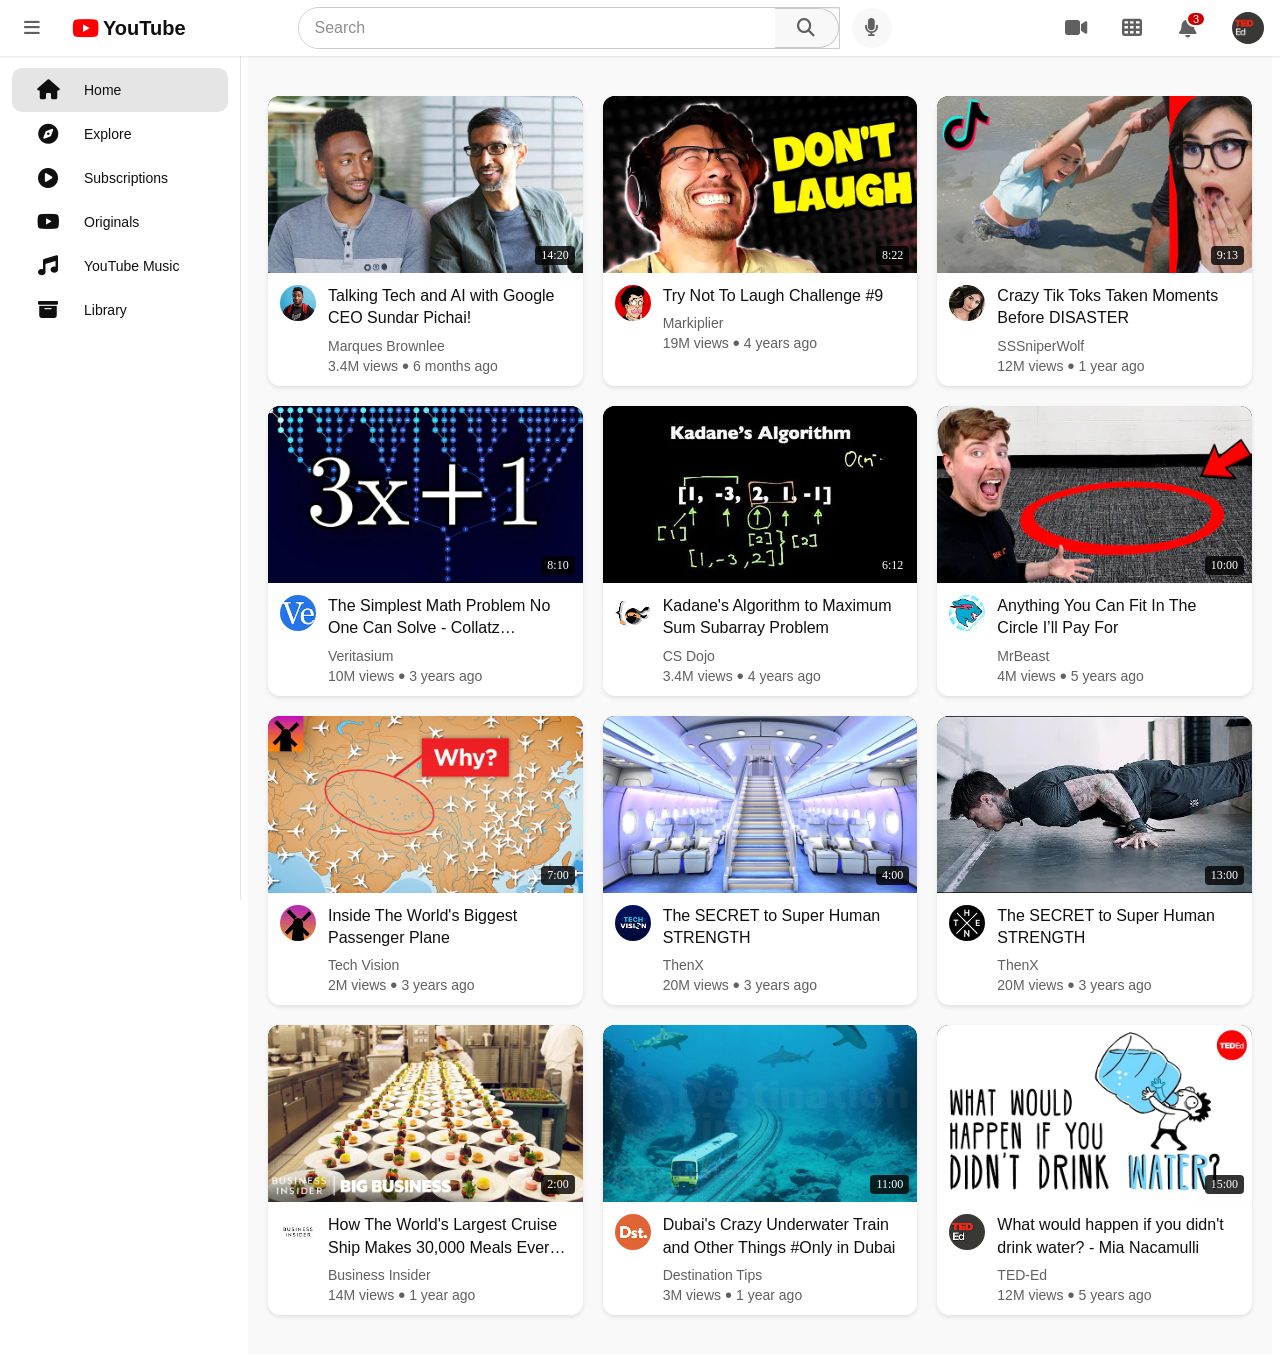
==== commit de1dc103: "File organized" ====
--- a/index.html
+++ b/index.html
@@ -4,10 +4,10 @@
     <meta charset="UTF-8" />
     <meta name="viewport" content="width=device-width, initial-scale=1.0" />
     <title>YouTube Clone</title>
-    <link rel="stylesheet" href="styles/Header.css" />
-    <link rel="stylesheet" href="styles/Sidebar.css" />
-    <link rel="stylesheet" href="styles/Videos.css" />
-    <link rel="stylesheet" href="styles/Responsive.css" />
+    <link rel="stylesheet" href="./Header.css" />
+    <link rel="stylesheet" href="./Sidebar.css" />
+    <link rel="stylesheet" href="./Videos.css" />
+    <link rel="stylesheet" href="./Responsive.css" />
     <link
       rel="stylesheet"
       href="https://cdnjs.cloudflare.com/ajax/libs/font-awesome/6.4.0/css/all.min.css"
--- a/Header.css
+++ b/Header.css
@@ -0,0 +1,202 @@
+/* Header Styles */
+.header {
+    display: flex;
+    justify-content: space-between;
+    align-items: center;
+    padding: 0 16px;
+    height: 56px;
+    background: white;
+    position: fixed;
+    top: 0;
+    left: 0;
+    right: 0;
+    z-index: 1000;
+    box-shadow: 0 1px 2px rgba(0, 0, 0, 0.1);
+}
+
+/* Left Section */
+.left-section {
+    display: flex;
+    align-items: center;
+    gap: 24px;
+    min-width: 180px;
+}
+
+.menu-btn {
+    background: none;
+    border: none;
+    padding: 8px;
+    cursor: pointer;
+    border-radius: 50%;
+    transition: background-color 0.2s;
+}
+
+.menu-btn:hover {
+    background-color: #f2f2f2;
+}
+
+.menu-btn i {
+    font-size: 18px;
+    color: #606060;
+}
+
+.logo-container {
+    display: flex;
+    align-items: center;
+    gap: 4px;
+    cursor: pointer;
+}
+
+.youtube-icon {
+    font-size: 24px;
+    color: #ff0000;
+}
+
+.logo-text {
+    font-size: 20px;
+    font-weight: bold;
+    color: #0f0f0f;
+    font-family: 'Roboto', Arial, sans-serif;
+}
+
+/* Middle Section - Search */
+.middle-section {
+    display: flex;
+    align-items: center;
+    gap: 12px;
+    flex: 1;
+    max-width: 640px;
+    margin: 0 40px;
+}
+
+.search-container {
+    display: flex;
+    flex: 1;
+    max-width: 540px;
+    border: 1px solid #ccc;
+    border-radius: 40px 0 0 40px;
+    overflow: hidden;
+    box-shadow: inset 0 1px 2px rgba(0, 0, 0, 0.1);
+}
+
+.search-input {
+    flex: 1;
+    padding: 0 16px;
+    border: none;
+    outline: none;
+    font-size: 16px;
+    height: 40px;
+    background: white;
+}
+
+.search-input::placeholder {
+    color: #8e8e8e;
+}
+
+.search-btn {
+    background: #f8f8f8;
+    border: 1px solid #ccc;
+    border-left: none;
+    border-radius: 0 40px 40px 0;
+    width: 64px;
+    height: 40px;
+    cursor: pointer;
+    transition: background-color 0.2s;
+}
+
+.search-btn:hover {
+    background-color: #f0f0f0;
+}
+
+.search-btn i {
+    font-size: 18px;
+    color: #606060;
+}
+
+.voice-search-btn {
+    background: #f8f8f8;
+    border: none;
+    border-radius: 50%;
+    width: 40px;
+    height: 40px;
+    cursor: pointer;
+    display: flex;
+    align-items: center;
+    justify-content: center;
+    transition: background-color 0.2s;
+}
+
+.voice-search-btn:hover {
+    background-color: #f0f0f0;
+}
+
+.voice-search-btn i {
+    font-size: 18px;
+    color: #606060;
+}
+
+/* Right Section */
+.right-section {
+    display: flex;
+    align-items: center;
+    gap: 16px;
+    min-width: 225px;
+    justify-content: flex-end;
+}
+
+.header-btn {
+    background: none;
+    border: none;
+    width: 40px;
+    height: 40px;
+    border-radius: 50%;
+    cursor: pointer;
+    display: flex;
+    align-items: center;
+    justify-content: center;
+    transition: background-color 0.2s;
+    position: relative;
+}
+
+.header-btn:hover {
+    background-color: #f2f2f2;
+}
+
+.header-btn i {
+    font-size: 20px;
+    color: #606060;
+}
+
+.notification-btn {
+    position: relative;
+}
+
+.notification-count {
+    position: absolute;
+    top: 3px;
+    right: 2px;
+    background: #cc0000;
+    color: white;
+    font-size: 11px;
+    padding: 2px 2pxx;
+    border-radius: 10px;
+    min-width: 16px;
+    text-align: center;
+    font-weight: 500;
+    border: 2px solid white;
+}
+
+.user-profile {
+    width: 32px;
+    height: 32px;
+    border-radius: 50%;
+    overflow: hidden;
+    cursor: pointer;
+    margin-left: 8px;
+}
+
+.user-profile img {
+    width: 100%;
+    height: 100%;
+    object-fit: cover;
+}
--- a/Sidebar.css
+++ b/Sidebar.css
@@ -0,0 +1,82 @@
+/* Sidebar Styles */
+.sidebar {
+  position: fixed;
+  top: 56px;
+  left: 0;
+  bottom: 0;
+  width: 240px;
+  background: white;
+  padding-top: 12px;
+  overflow-y: auto;
+  z-index: 999;
+  border-right: 1px solid #e5e5e5;
+  transform: translateX(0);
+  transition: transform 0.3s ease;
+}
+
+.sidebar-item {
+  display: flex;
+  align-items: center;
+  padding: 12px 24px;
+  text-decoration: none;
+  color: #0f0f0f;
+  transition: background-color 0.2s;
+  border-radius: 10px;
+  margin: 0 12px;
+}
+
+.sidebar-item:hover {
+  background-color: #f2f2f2;
+}
+
+.sidebar-item.active {
+  background-color: #e5e5e5;
+  font-weight: 500;
+}
+
+.sidebar-item i {
+  font-size: 20px;
+  margin-right: 24px;
+  width: 24px;
+  text-align: center;
+}
+
+.sidebar-item span {
+  font-size: 14px;
+  font-family: "Roboto", Arial, sans-serif;
+}
+
+/* Sidebar Section Divider */
+.sidebar-divider {
+  height: 1px;
+  background: #e5e5e5;
+  margin: 12px 0;
+}
+
+/* Sidebar Section Title */
+.sidebar-section-title {
+  padding: 8px 24px;
+  font-size: 16px;
+  font-weight: 500;
+  color: #606060;
+  margin-top: 12px;
+  font-family: "Roboto", Arial, sans-serif;
+}
+
+/* Sidebar Scrollbar */
+.sidebar::-webkit-scrollbar {
+  width: 8px;
+}
+
+.sidebar::-webkit-scrollbar-track {
+  background: #f1f1f1;
+}
+
+.sidebar::-webkit-scrollbar-thumb {
+  background: #888;
+  border-radius: 4px;
+}
+
+.sidebar::-webkit-scrollbar-thumb:hover {
+  background: #555;
+}
--- a/Videos.css
+++ b/Videos.css
@@ -0,0 +1,157 @@
+/* Main Content */
+.main-content {
+  margin-left: 240px;
+  margin-top: 56px;
+  padding: 20px;
+  background: #f9f9f9;
+  min-height: calc(100vh - 56px);
+}
+
+/* Videos Grid */
+.videos-grid {
+  display: grid;
+  grid-template-columns: repeat(auto-fill, minmax(300px, 1fr));
+  gap: 24px;
+  padding: 20px 0;
+}
+
+/* Video Card */
+.video-card {
+  background: white;
+  border-radius: 12px;
+  overflow: hidden;
+  box-shadow: 0 2px 4px rgba(0, 0, 0, 0.1);
+  transition:
+    transform 0.3s ease,
+    box-shadow 0.3s ease;
+  cursor: pointer;
+}
+
+.video-card:hover {
+  transform: translateY(-4px);
+  box-shadow: 0 6px 12px rgba(0, 0, 0, 0.15);
+}
+
+/* Thumbnail Container */
+.thumbnail-container {
+  position: relative;
+  width: 100%;
+  padding-top: 56.25%; /* 16:9 Aspect Ratio */
+  overflow: hidden;
+  background: #000;
+}
+
+.thumbnail {
+  position: absolute;
+  top: 0;
+  left: 0;
+  width: 100%;
+  height: 100%;
+  object-fit: cover;
+  transition: transform 0.3s ease;
+}
+
+.video-card:hover .thumbnail {
+  transform: scale(1.05);
+}
+
+.video-duration {
+  position: absolute;
+  bottom: 8px;
+  right: 8px;
+  background: rgba(0, 0, 0, 0.8);
+  color: white;
+  padding: 2px 6px;
+  border-radius: 4px;
+  font-size: 12px;
+  font-weight: 500;
+}
+
+/* Video Info */
+.video-info {
+  display: flex;
+  padding: 12px;
+  gap: 12px;
+}
+
+.channel-avatar {
+  width: 36px;
+  height: 36px;
+  border-radius: 50%;
+  overflow: hidden;
+  flex-shrink: 0;
+}
+
+.channel-avatar img {
+  width: 100%;
+  height: 100%;
+  object-fit: cover;
+}
+
+.video-details {
+  flex: 1;
+}
+
+.video-title {
+  font-size: 16px;
+  font-weight: 500;
+  line-height: 1.4;
+  margin: 0 0 8px 0;
+  color: #0f0f0f;
+  display: -webkit-box;
+  -webkit-line-clamp: 2;
+  -webkit-box-orient: vertical;
+  overflow: hidden;
+  font-family: "Roboto", Arial, sans-serif;
+}
+
+.channel-name {
+  font-size: 14px;
+  color: #606060;
+  margin: 0 0 4px 0;
+  font-family: "Roboto", Arial, sans-serif;
+}
+
+.video-stats {
+  display: flex;
+  align-items: center;
+  gap: 4px;
+  font-size: 14px;
+  color: #606060;
+  font-family: "Roboto", Arial, sans-serif;
+}
+
+.video-stats span:nth-child(2) {
+  font-size: 20px;
+  line-height: 0;
+}
+
+/* Video Card Footer */
+.video-actions {
+  display: flex;
+  justify-content: space-around;
+  padding: 8px 12px;
+  border-top: 1px solid #f2f2f2;
+}
+
+.video-action-btn {
+  background: none;
+  border: none;
+  padding: 8px;
+  cursor: pointer;
+  border-radius: 8px;
+  transition: background-color 0.2s;
+  display: flex;
+  align-items: center;
+  gap: 6px;
+  color: #606060;
+  font-size: 13px;
+}
+
+.video-action-btn:hover {
+  background-color: #f2f2f2;
+}
+
+.video-action-btn i {
+  font-size: 16px;
+}
--- a/Responsive.css
+++ b/Responsive.css
@@ -0,0 +1,197 @@
+/* Responsive Design */
+@media (max-width: 1300px) {
+  .videos-grid {
+    grid-template-columns: repeat(auto-fill, minmax(280px, 1fr));
+    gap: 20px;
+  }
+}
+
+@media (max-width: 1100px) {
+  .middle-section {
+    max-width: 500px;
+    margin: 0 20px;
+  }
+}
+
+@media (max-width: 960px) {
+  .sidebar {
+    transform: translateX(-100%);
+  }
+
+  .sidebar.active {
+    transform: translateX(0);
+  }
+
+  .main-content {
+    margin-left: 0;
+    padding: 16px;
+  }
+
+  .videos-grid {
+    grid-template-columns: repeat(auto-fill, minmax(250px, 1fr));
+    gap: 16px;
+  }
+
+  .middle-section {
+    margin: 0 12px;
+  }
+}
+
+@media (max-width: 768px) {
+  .header {
+    padding: 0 12px;
+  }
+
+  .left-section .logo-text {
+    display: none;
+  }
+
+  .logo-container {
+    gap: 0;
+  }
+
+  .middle-section {
+    max-width: 400px;
+  }
+
+  .right-section {
+    min-width: auto;
+    gap: 12px;
+  }
+
+  .right-section .header-btn:nth-child(1),
+  .right-section .header-btn:nth-child(2) {
+    display: none;
+  }
+
+  .videos-grid {
+    grid-template-columns: repeat(auto-fill, minmax(220px, 1fr));
+    gap: 12px;
+  }
+}
+
+@media (max-width: 640px) {
+  .middle-section {
+    position: absolute;
+    top: 56px;
+    left: 0;
+    right: 0;
+    background: white;
+    padding: 12px;
+    margin: 0;
+    border-top: 1px solid #e5e5e5;
+    display: none;
+  }
+
+  .middle-section.active {
+    display: flex;
+  }
+
+  .search-container {
+    max-width: none;
+    border-radius: 24px;
+  }
+
+  .search-btn {
+    border-radius: 0 24px 24px 0;
+  }
+
+  .voice-search-btn {
+    display: none;
+  }
+
+  .left-section {
+    flex: 1;
+  }
+
+  .right-section {
+    gap: 8px;
+  }
+}
+
+@media (max-width: 480px) {
+  .main-content {
+    padding: 12px;
+  }
+
+  .videos-grid {
+    grid-template-columns: 1fr;
+    gap: 16px;
+  }
+
+  .video-card {
+    max-width: 400px;
+    margin: 0 auto;
+  }
+}
+
+/* Mobile Menu Button */
+.mobile-menu-btn {
+  display: none;
+  background: none;
+  border: none;
+  padding: 8px;
+  cursor: pointer;
+  border-radius: 50%;
+  margin-right: 12px;
+}
+
+.mobile-menu-btn i {
+  font-size: 20px;
+  color: #606060;
+}
+
+@media (max-width: 640px) {
+  .mobile-menu-btn {
+    display: block;
+  }
+}
+
+/* Search Mobile Button */
+.search-mobile-btn {
+  display: none;
+  background: none;
+  border: none;
+  padding: 8px;
+  cursor: pointer;
+  border-radius: 50%;
+}
+
+.search-mobile-btn i {
+  font-size: 20px;
+  color: #606060;
+}
+
+@media (max-width: 640px) {
+  .search-mobile-btn {
+    display: block;
+  }
+
+  .middle-section .search-container {
+    display: none;
+  }
+
+  .middle-section.active .search-container {
+    display: flex;
+  }
+}
+
+/* Accessibility */
+@media (prefers-reduced-motion: reduce) {
+  * {
+    animation-duration: 0.01ms !important;
+    animation-iteration-count: 1 !important;
+    transition-duration: 0.01ms !important;
+  }
+}
+
+/* High Contrast Mode */
+@media (prefers-contrast: high) {
+  .header {
+    border-bottom: 2px solid #000;
+  }
+
+  .video-card {
+    border: 1px solid #000;
+  }
+}
